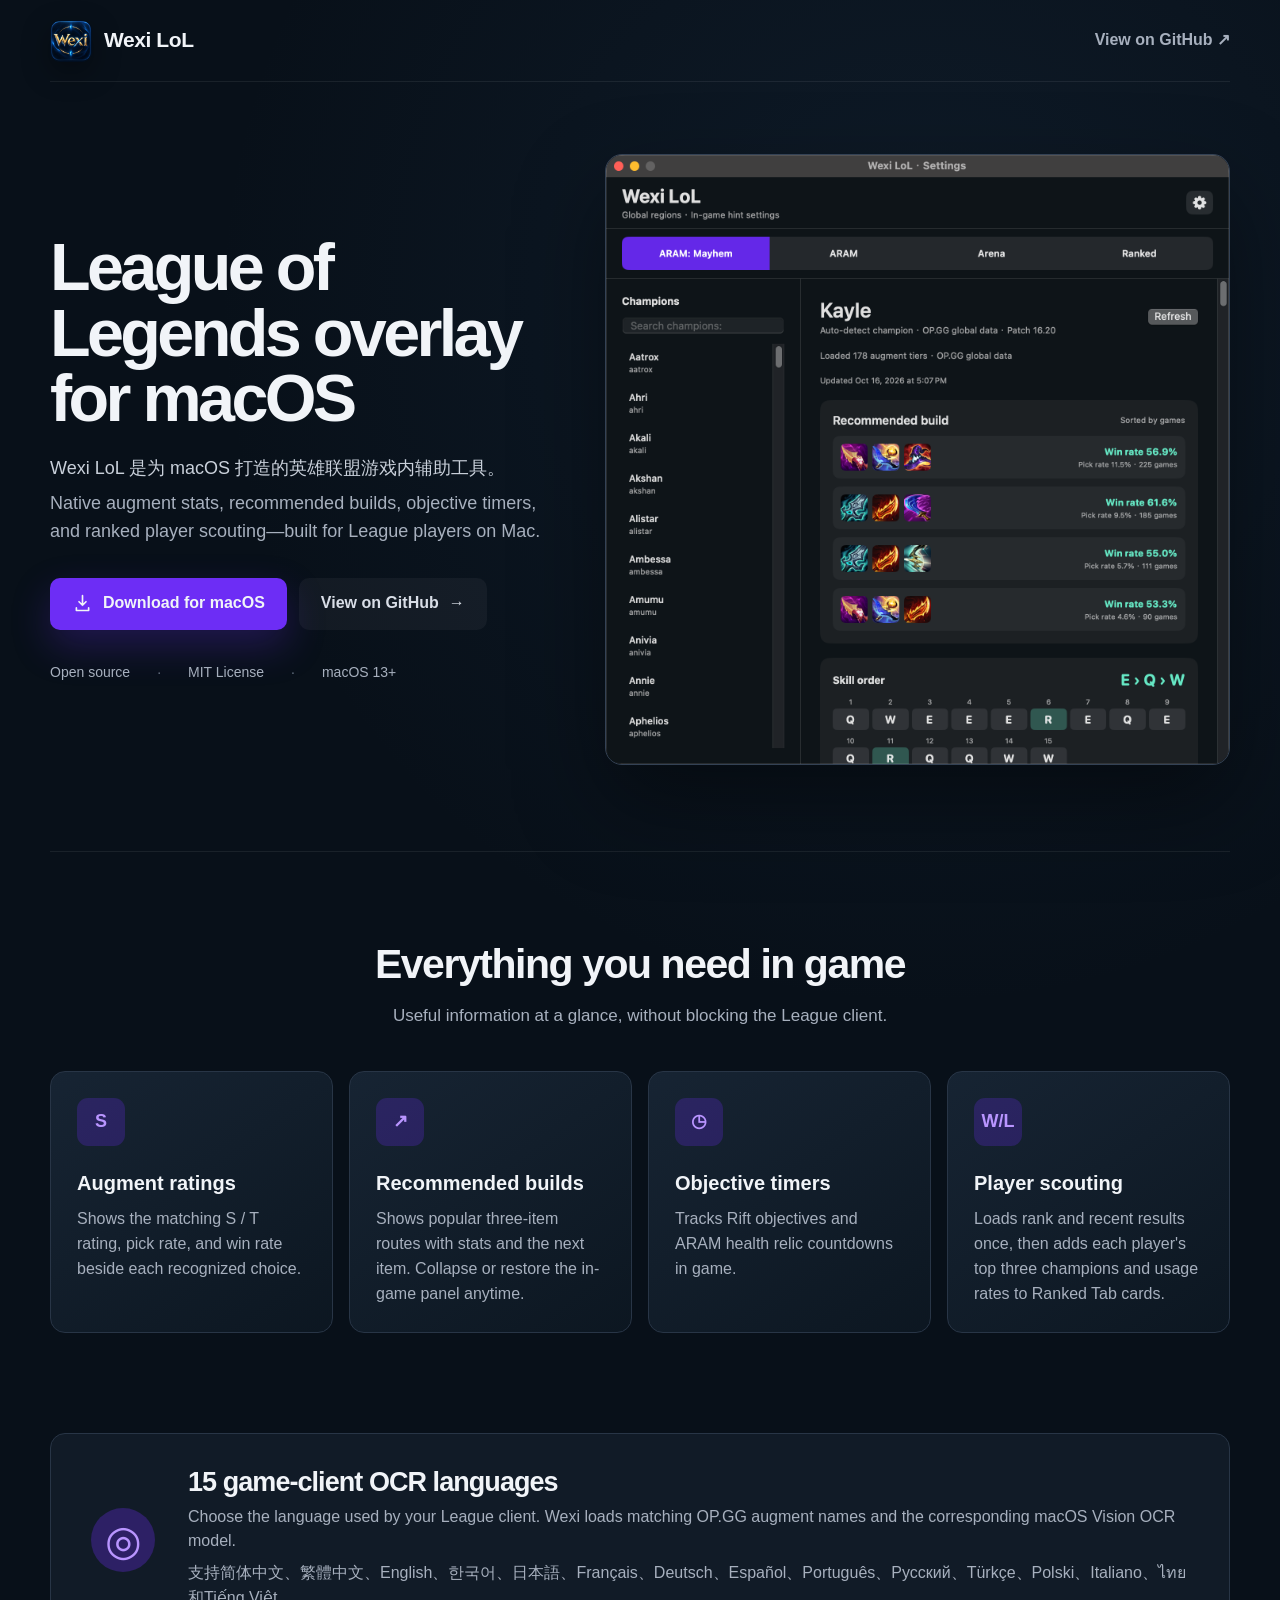
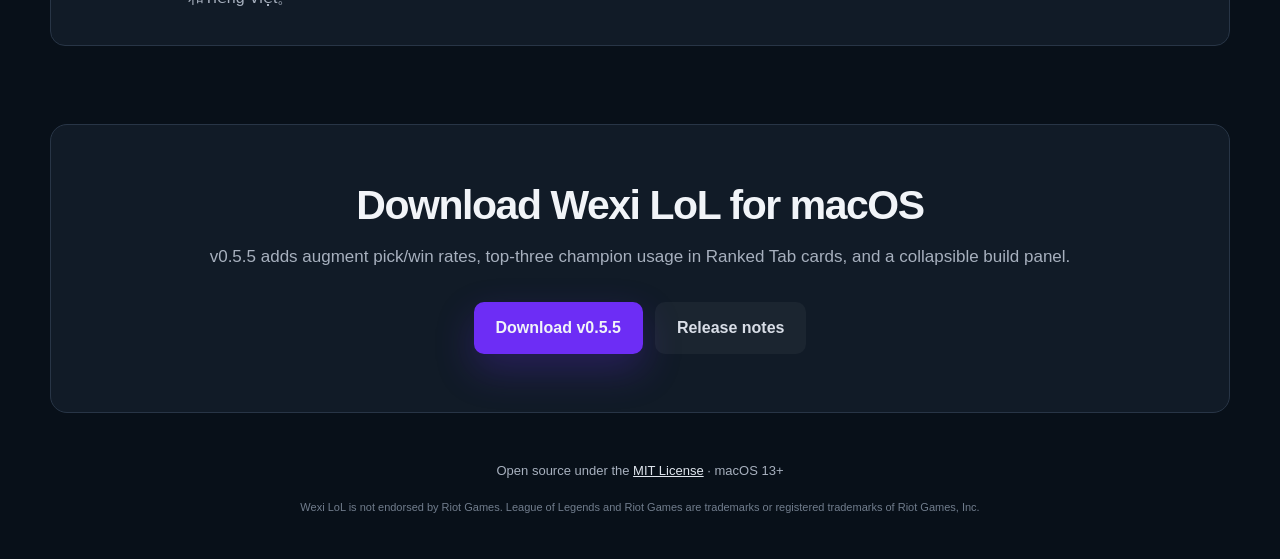
==== docs/index.html @ f067b9bb "feat: expand ranked and augment overlays" ====
<!doctype html>
<html lang="en">
<head>
  <meta charset="utf-8">
  <meta name="viewport" content="width=device-width, initial-scale=1">
  <title>Wexi LoL – League of Legends Overlay for macOS</title>
  <meta name="description" content="Wexi LoL is a free, open-source League of Legends overlay for macOS with augment pick and win rates, collapsible build recommendations, objective timers, ranked player champion usage, and multilingual OCR.">
  <meta name="keywords" content="League of Legends overlay Mac, LoL overlay macOS, ARAM augment tier list, Arena augment ratings, OP.GG builds, macOS League companion, Wexi LoL">
  <meta name="theme-color" content="#0a111a">
  <link rel="canonical" href="https://loeraw.github.io/Wexi-LoL/">
  <link rel="icon" href="images/wexi-icon.png">
  <link rel="stylesheet" href="styles.css">
  <meta property="og:type" content="website">
  <meta property="og:title" content="Wexi LoL – League of Legends Overlay for macOS">
  <meta property="og:description" content="A free native macOS companion overlay with augment stats, collapsible builds, timers, and ranked player scouting.">
  <meta property="og:url" content="https://loeraw.github.io/Wexi-LoL/">
  <meta property="og:image" content="https://loeraw.github.io/Wexi-LoL/images/wexi-modes-0.5.0.png">
  <meta name="twitter:card" content="summary_large_image">
  <script type="application/ld+json">
  {
    "@context": "https://schema.org",
    "@type": "SoftwareApplication",
    "name": "Wexi LoL",
    "applicationCategory": "GameApplication",
    "operatingSystem": "macOS 13 or later",
    "softwareVersion": "0.5.5",
    "description": "A free open-source League of Legends companion overlay for macOS with augment pick and win rates, collapsible builds, objective timers, ranked player champion usage, and multilingual OCR.",
    "downloadUrl": "https://github.com/Loeraw/Wexi-LoL/releases/download/v0.5.5/Wexi.LoL-0.5.5.dmg",
    "codeRepository": "https://github.com/Loeraw/Wexi-LoL",
    "license": "https://github.com/Loeraw/Wexi-LoL/blob/main/LICENSE",
    "image": "https://loeraw.github.io/Wexi-LoL/images/wexi-modes-0.5.0.png",
    "offers": { "@type": "Offer", "price": "0", "priceCurrency": "USD" }
  }
  </script>
</head>
<body>
  <header class="site-header">
    <a class="brand" href="#top" aria-label="Wexi LoL home">
      <img src="images/wexi-icon.png" alt="" width="42" height="42">
      <span>Wexi LoL</span>
    </a>
    <a class="header-link" href="https://github.com/Loeraw/Wexi-LoL">View on GitHub <span aria-hidden="true">↗</span></a>
  </header>

  <main id="top">
    <section class="hero" aria-labelledby="hero-title">
      <div class="hero-copy">
        <h1 id="hero-title">League of Legends overlay for macOS</h1>
        <p class="hero-cn" lang="zh-Hans">Wexi LoL 是为 macOS 打造的英雄联盟游戏内辅助工具。</p>
        <p>Native augment stats, recommended builds, objective timers, and ranked player scouting—built for League players on Mac.</p>
        <div class="actions">
          <a class="button primary" href="https://github.com/Loeraw/Wexi-LoL/releases/download/v0.5.5/Wexi.LoL-0.5.5.dmg">
            <svg viewBox="0 0 24 24" aria-hidden="true"><path d="M12 3v11m0 0 4-4m-4 4-4-4M5 17v3h14v-3"/></svg>
            Download for macOS
          </a>
          <a class="button secondary" href="https://github.com/Loeraw/Wexi-LoL">View on GitHub <span aria-hidden="true">→</span></a>
        </div>
        <ul class="proof" aria-label="Project details">
          <li>Open source</li><li>MIT License</li><li>macOS 13+</li>
        </ul>
      </div>
      <figure class="product-shot">
        <img src="images/wexi-modes-0.5.0.png" alt="Wexi LoL showing ARAM, Arena and Ranked guides with recommended item builds and win rates" width="1572" height="1536">
      </figure>
    </section>

    <section class="features" aria-labelledby="features-title">
      <div class="section-heading">
        <h2 id="features-title">Everything you need in game</h2>
        <p>Useful information at a glance, without blocking the League client.</p>
      </div>
      <div class="feature-grid">
        <article><span class="feature-icon">S</span><h3>Augment ratings</h3><p>Shows the matching S / T rating, pick rate, and win rate beside each recognized choice.</p></article>
        <article><span class="feature-icon">↗</span><h3>Recommended builds</h3><p>Shows popular three-item routes with stats and the next item. Collapse or restore the in-game panel anytime.</p></article>
        <article><span class="feature-icon">◷</span><h3>Objective timers</h3><p>Tracks Rift objectives and ARAM health relic countdowns in game.</p></article>
        <article><span class="feature-icon">W/L</span><h3>Player scouting</h3><p>Loads rank and recent results once, then adds each player's top three champions and usage rates to Ranked Tab cards.</p></article>
      </div>
    </section>

    <section class="languages" aria-labelledby="languages-title">
      <div class="globe" aria-hidden="true">◎</div>
      <div>
        <h2 id="languages-title">15 game-client OCR languages</h2>
        <p>Choose the language used by your League client. Wexi loads matching OP.GG augment names and the corresponding macOS Vision OCR model.</p>
        <p lang="zh-Hans">支持简体中文、繁體中文、English、한국어、日本語、Français、Deutsch、Español、Português、Русский、Türkçe、Polski、Italiano、ไทย和Tiếng Việt。</p>
      </div>
    </section>

    <section class="download" aria-labelledby="download-title">
      <h2 id="download-title">Download Wexi LoL for macOS</h2>
      <p>v0.5.5 adds augment pick/win rates, top-three champion usage in Ranked Tab cards, and a collapsible build panel.</p>
      <div class="actions centered">
        <a class="button primary" href="https://github.com/Loeraw/Wexi-LoL/releases/download/v0.5.5/Wexi.LoL-0.5.5.dmg">Download v0.5.5</a>
        <a class="button secondary" href="https://github.com/Loeraw/Wexi-LoL/releases/latest">Release notes</a>
      </div>
    </section>
  </main>

  <footer>
    <p>Open source under the <a href="https://github.com/Loeraw/Wexi-LoL/blob/main/LICENSE">MIT License</a> · macOS 13+</p>
    <p class="disclaimer">Wexi LoL is not endorsed by Riot Games. League of Legends and Riot Games are trademarks or registered trademarks of Riot Games, Inc.</p>
  </footer>
</body>
</html>
---- docs/styles.css ----
:root {
  color-scheme: dark;
  --bg: #081019;
  --bg-deep: #050b12;
  --surface: #111b27;
  --surface-2: #162231;
  --line: #283546;
  --text: #f1f4f8;
  --muted: #a7b0be;
  --purple: #6d2df5;
  --purple-bright: #7c3cff;
  --mint: #68e7c7;
  --max: 1180px;
}

* { box-sizing: border-box; }
html { scroll-behavior: smooth; }
body {
  margin: 0;
  background: radial-gradient(circle at 72% 14%, rgba(45, 78, 112, .18), transparent 34%), var(--bg);
  color: var(--text);
  font-family: -apple-system, BlinkMacSystemFont, "SF Pro Display", "Segoe UI", sans-serif;
  line-height: 1.55;
  -webkit-font-smoothing: antialiased;
}
a { color: inherit; }
.site-header {
  width: min(var(--max), calc(100% - 48px));
  height: 82px;
  margin: 0 auto;
  display: flex;
  align-items: center;
  justify-content: space-between;
  border-bottom: 1px solid rgba(255,255,255,.07);
}
.brand { display: inline-flex; align-items: center; gap: 12px; text-decoration: none; font-size: 21px; font-weight: 760; letter-spacing: -.02em; }
.brand img { border-radius: 10px; box-shadow: 0 10px 28px rgba(0,0,0,.35); }
.header-link { color: var(--muted); text-decoration: none; font-weight: 620; }
.header-link:hover { color: var(--text); }
main { width: min(var(--max), calc(100% - 48px)); margin: 0 auto; }
.hero { min-height: 650px; display: grid; grid-template-columns: .88fr 1.12fr; gap: 64px; align-items: center; padding: 72px 0 86px; }
.hero h1 { margin: 0 0 24px; max-width: 600px; font-size: clamp(48px, 5.2vw, 74px); line-height: .98; letter-spacing: -.055em; }
.hero p { max-width: 600px; margin: 7px 0; color: var(--muted); font-size: 18px; }
.hero .hero-cn { color: #c9d0da; }
.actions { display: flex; align-items: center; gap: 12px; margin-top: 32px; flex-wrap: wrap; }
.button { min-height: 52px; display: inline-flex; align-items: center; justify-content: center; gap: 10px; padding: 0 22px; border-radius: 10px; text-decoration: none; font-weight: 720; transition: transform .18s ease, background .18s ease; }
.button:hover { transform: translateY(-2px); }
.button svg { width: 21px; fill: none; stroke: currentColor; stroke-width: 1.9; stroke-linecap: round; stroke-linejoin: round; }
.primary { background: var(--purple); box-shadow: 0 16px 38px rgba(109,45,245,.25); }
.primary:hover { background: var(--purple-bright); }
.secondary { color: #d9dee7; background: rgba(255,255,255,.045); }
.secondary:hover { background: rgba(255,255,255,.085); }
.proof { display: flex; gap: 27px; padding: 0; margin: 32px 0 0; list-style: none; color: var(--muted); font-size: 14px; }
.proof li:not(:first-child)::before { content: "·"; margin-right: 27px; color: #667282; }
.product-shot { margin: 0; overflow: hidden; border: 1px solid #344255; border-radius: 17px; background: #0c141e; box-shadow: 0 38px 90px rgba(0,0,0,.42); }
.product-shot img { width: 100%; height: auto; display: block; }
.features { padding: 90px 0; border-top: 1px solid rgba(255,255,255,.07); }
.section-heading { text-align: center; margin-bottom: 42px; }
h2 { margin: 0; font-size: clamp(31px, 3.2vw, 46px); letter-spacing: -.035em; line-height: 1.08; }
.section-heading p, .download > p { color: var(--muted); font-size: 17px; }
.feature-grid { display: grid; grid-template-columns: repeat(4, 1fr); gap: 16px; }
.feature-grid article { padding: 26px; min-height: 245px; border: 1px solid var(--line); border-radius: 15px; background: linear-gradient(145deg, rgba(24,37,53,.94), rgba(13,23,34,.94)); }
.feature-icon { width: 48px; height: 48px; display: grid; place-items: center; border-radius: 11px; background: rgba(109,45,245,.24); color: #b995ff; font-size: 18px; font-weight: 830; }
.feature-grid h3 { margin: 22px 0 8px; font-size: 20px; }
.feature-grid p { margin: 0; color: var(--muted); }
.languages { margin: 10px 0 78px; padding: 34px 40px; display: grid; grid-template-columns: 72px 1fr; gap: 25px; align-items: center; border: 1px solid var(--line); border-radius: 15px; background: var(--surface); }
.languages .globe { width: 64px; height: 64px; display: grid; place-items: center; border-radius: 50%; background: rgba(109,45,245,.3); color: #b995ff; font-size: 42px; font-weight: 250; }
.languages h2 { font-size: 27px; }
.languages p { margin: 7px 0 0; color: var(--muted); }
.download { margin-bottom: 48px; padding: 58px 24px; text-align: center; border: 1px solid var(--line); border-radius: 17px; background: var(--surface); }
.centered { justify-content: center; }
footer { width: min(var(--max), calc(100% - 48px)); margin: 0 auto; padding: 0 0 42px; text-align: center; color: var(--muted); font-size: 13px; }
footer a { color: #dfe5ed; }
.disclaimer { max-width: 780px; margin: 18px auto 0; font-size: 11px; color: #717d8d; }

@media (max-width: 900px) {
  .hero { grid-template-columns: 1fr; gap: 44px; padding-top: 54px; }
  .hero-copy { text-align: center; }
  .hero h1, .hero p { margin-left: auto; margin-right: auto; }
  .actions, .proof { justify-content: center; }
  .feature-grid { grid-template-columns: repeat(2, 1fr); }
}
@media (max-width: 620px) {
  .site-header, main, footer { width: min(100% - 28px, var(--max)); }
  .site-header { height: 68px; }
  .brand { font-size: 18px; }
  .brand img { width: 36px; height: 36px; }
  .header-link { font-size: 13px; }
  .hero { min-height: auto; padding: 46px 0 64px; }
  .hero h1 { font-size: 44px; }
  .hero p { font-size: 16px; }
  .button { width: 100%; }
  .proof { gap: 10px; font-size: 12px; }
  .proof li:not(:first-child)::before { margin-right: 10px; }
  .feature-grid { grid-template-columns: 1fr; }
  .feature-grid article { min-height: 0; }
  .languages { grid-template-columns: 1fr; padding: 28px; }
  .languages .globe { width: 54px; height: 54px; font-size: 34px; }
  .download { padding: 44px 18px; }
}

@media (prefers-reduced-motion: reduce) {
  html { scroll-behavior: auto; }
  .button { transition: none; }
}
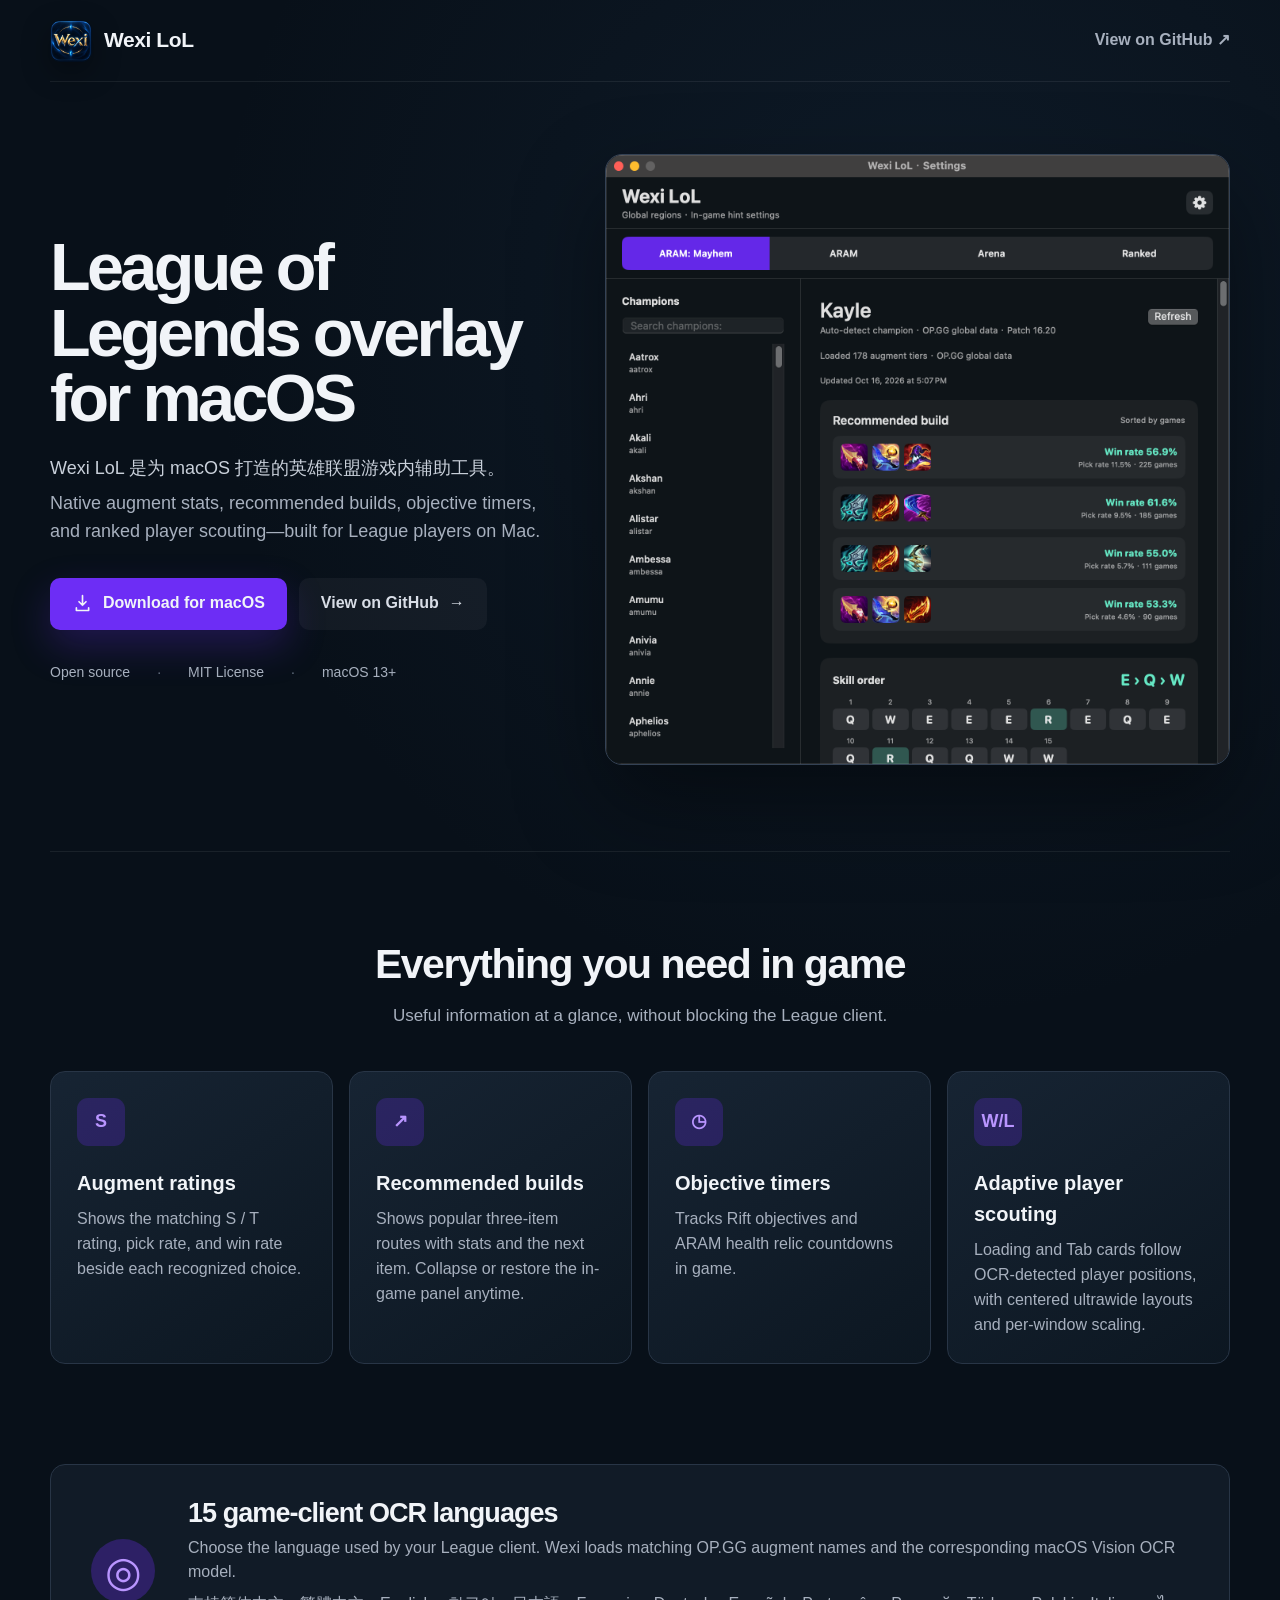
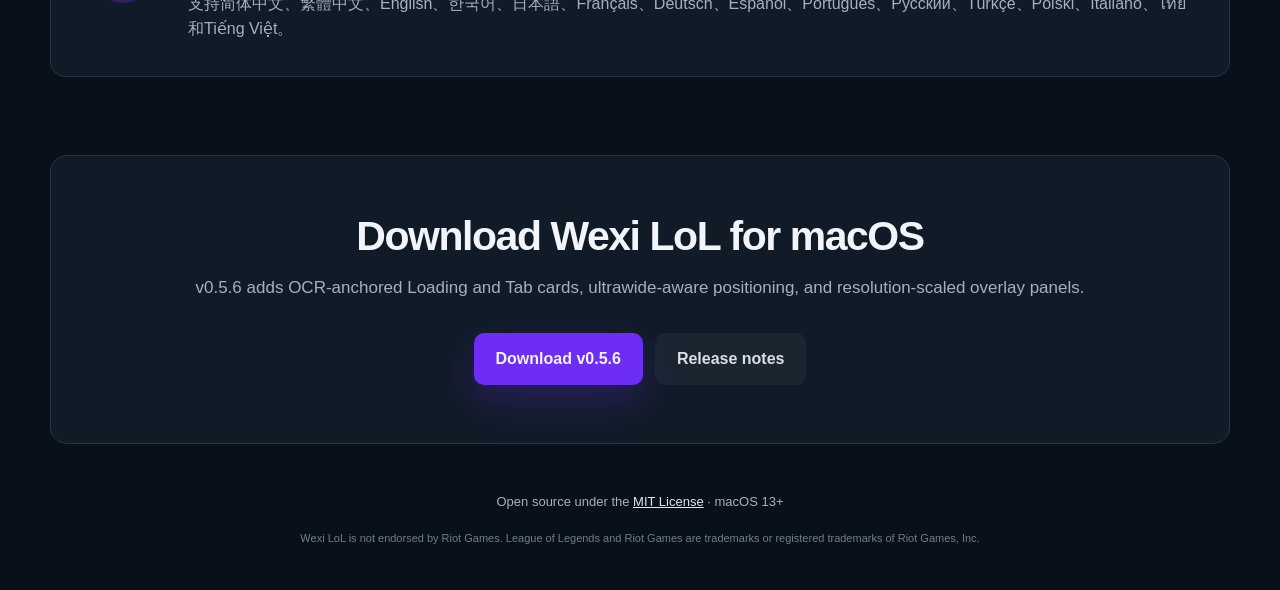
==== commit bcffa528: "release: publish Wexi LoL 0.5.6" ====
--- a/docs/index.html
+++ b/docs/index.html
@@ -4,7 +4,7 @@
   <meta charset="utf-8">
   <meta name="viewport" content="width=device-width, initial-scale=1">
   <title>Wexi LoL – League of Legends Overlay for macOS</title>
-  <meta name="description" content="Wexi LoL is a free, open-source League of Legends overlay for macOS with augment pick and win rates, collapsible build recommendations, objective timers, ranked player champion usage, and multilingual OCR.">
+  <meta name="description" content="Wexi LoL is a free, open-source League of Legends overlay for macOS with adaptive positioning, augment stats, recommended builds, objective timers, ranked player scouting, and multilingual OCR.">
   <meta name="keywords" content="League of Legends overlay Mac, LoL overlay macOS, ARAM augment tier list, Arena augment ratings, OP.GG builds, macOS League companion, Wexi LoL">
   <meta name="theme-color" content="#0a111a">
   <link rel="canonical" href="https://loeraw.github.io/Wexi-LoL/">
@@ -23,9 +23,9 @@
     "name": "Wexi LoL",
     "applicationCategory": "GameApplication",
     "operatingSystem": "macOS 13 or later",
-    "softwareVersion": "0.5.5",
-    "description": "A free open-source League of Legends companion overlay for macOS with augment pick and win rates, collapsible builds, objective timers, ranked player champion usage, and multilingual OCR.",
-    "downloadUrl": "https://github.com/Loeraw/Wexi-LoL/releases/download/v0.5.5/Wexi.LoL-0.5.5.dmg",
+    "softwareVersion": "0.5.6",
+    "description": "A free open-source League of Legends companion overlay for macOS with adaptive positioning, augment stats, recommended builds, objective timers, ranked player scouting, and multilingual OCR.",
+    "downloadUrl": "https://github.com/Loeraw/Wexi-LoL/releases/download/v0.5.6/Wexi.LoL-0.5.6.dmg",
     "codeRepository": "https://github.com/Loeraw/Wexi-LoL",
     "license": "https://github.com/Loeraw/Wexi-LoL/blob/main/LICENSE",
     "image": "https://loeraw.github.io/Wexi-LoL/images/wexi-modes-0.5.0.png",
@@ -49,7 +49,7 @@
         <p class="hero-cn" lang="zh-Hans">Wexi LoL 是为 macOS 打造的英雄联盟游戏内辅助工具。</p>
         <p>Native augment stats, recommended builds, objective timers, and ranked player scouting—built for League players on Mac.</p>
         <div class="actions">
-          <a class="button primary" href="https://github.com/Loeraw/Wexi-LoL/releases/download/v0.5.5/Wexi.LoL-0.5.5.dmg">
+          <a class="button primary" href="https://github.com/Loeraw/Wexi-LoL/releases/download/v0.5.6/Wexi.LoL-0.5.6.dmg">
             <svg viewBox="0 0 24 24" aria-hidden="true"><path d="M12 3v11m0 0 4-4m-4 4-4-4M5 17v3h14v-3"/></svg>
             Download for macOS
           </a>
@@ -73,7 +73,7 @@
         <article><span class="feature-icon">S</span><h3>Augment ratings</h3><p>Shows the matching S / T rating, pick rate, and win rate beside each recognized choice.</p></article>
         <article><span class="feature-icon">↗</span><h3>Recommended builds</h3><p>Shows popular three-item routes with stats and the next item. Collapse or restore the in-game panel anytime.</p></article>
         <article><span class="feature-icon">◷</span><h3>Objective timers</h3><p>Tracks Rift objectives and ARAM health relic countdowns in game.</p></article>
-        <article><span class="feature-icon">W/L</span><h3>Player scouting</h3><p>Loads rank and recent results once, then adds each player's top three champions and usage rates to Ranked Tab cards.</p></article>
+        <article><span class="feature-icon">W/L</span><h3>Adaptive player scouting</h3><p>Loading and Tab cards follow OCR-detected player positions, with centered ultrawide layouts and per-window scaling.</p></article>
       </div>
     </section>
 
@@ -88,9 +88,9 @@
 
     <section class="download" aria-labelledby="download-title">
       <h2 id="download-title">Download Wexi LoL for macOS</h2>
-      <p>v0.5.5 adds augment pick/win rates, top-three champion usage in Ranked Tab cards, and a collapsible build panel.</p>
+      <p>v0.5.6 adds OCR-anchored Loading and Tab cards, ultrawide-aware positioning, and resolution-scaled overlay panels.</p>
       <div class="actions centered">
-        <a class="button primary" href="https://github.com/Loeraw/Wexi-LoL/releases/download/v0.5.5/Wexi.LoL-0.5.5.dmg">Download v0.5.5</a>
+        <a class="button primary" href="https://github.com/Loeraw/Wexi-LoL/releases/download/v0.5.6/Wexi.LoL-0.5.6.dmg">Download v0.5.6</a>
         <a class="button secondary" href="https://github.com/Loeraw/Wexi-LoL/releases/latest">Release notes</a>
       </div>
     </section>
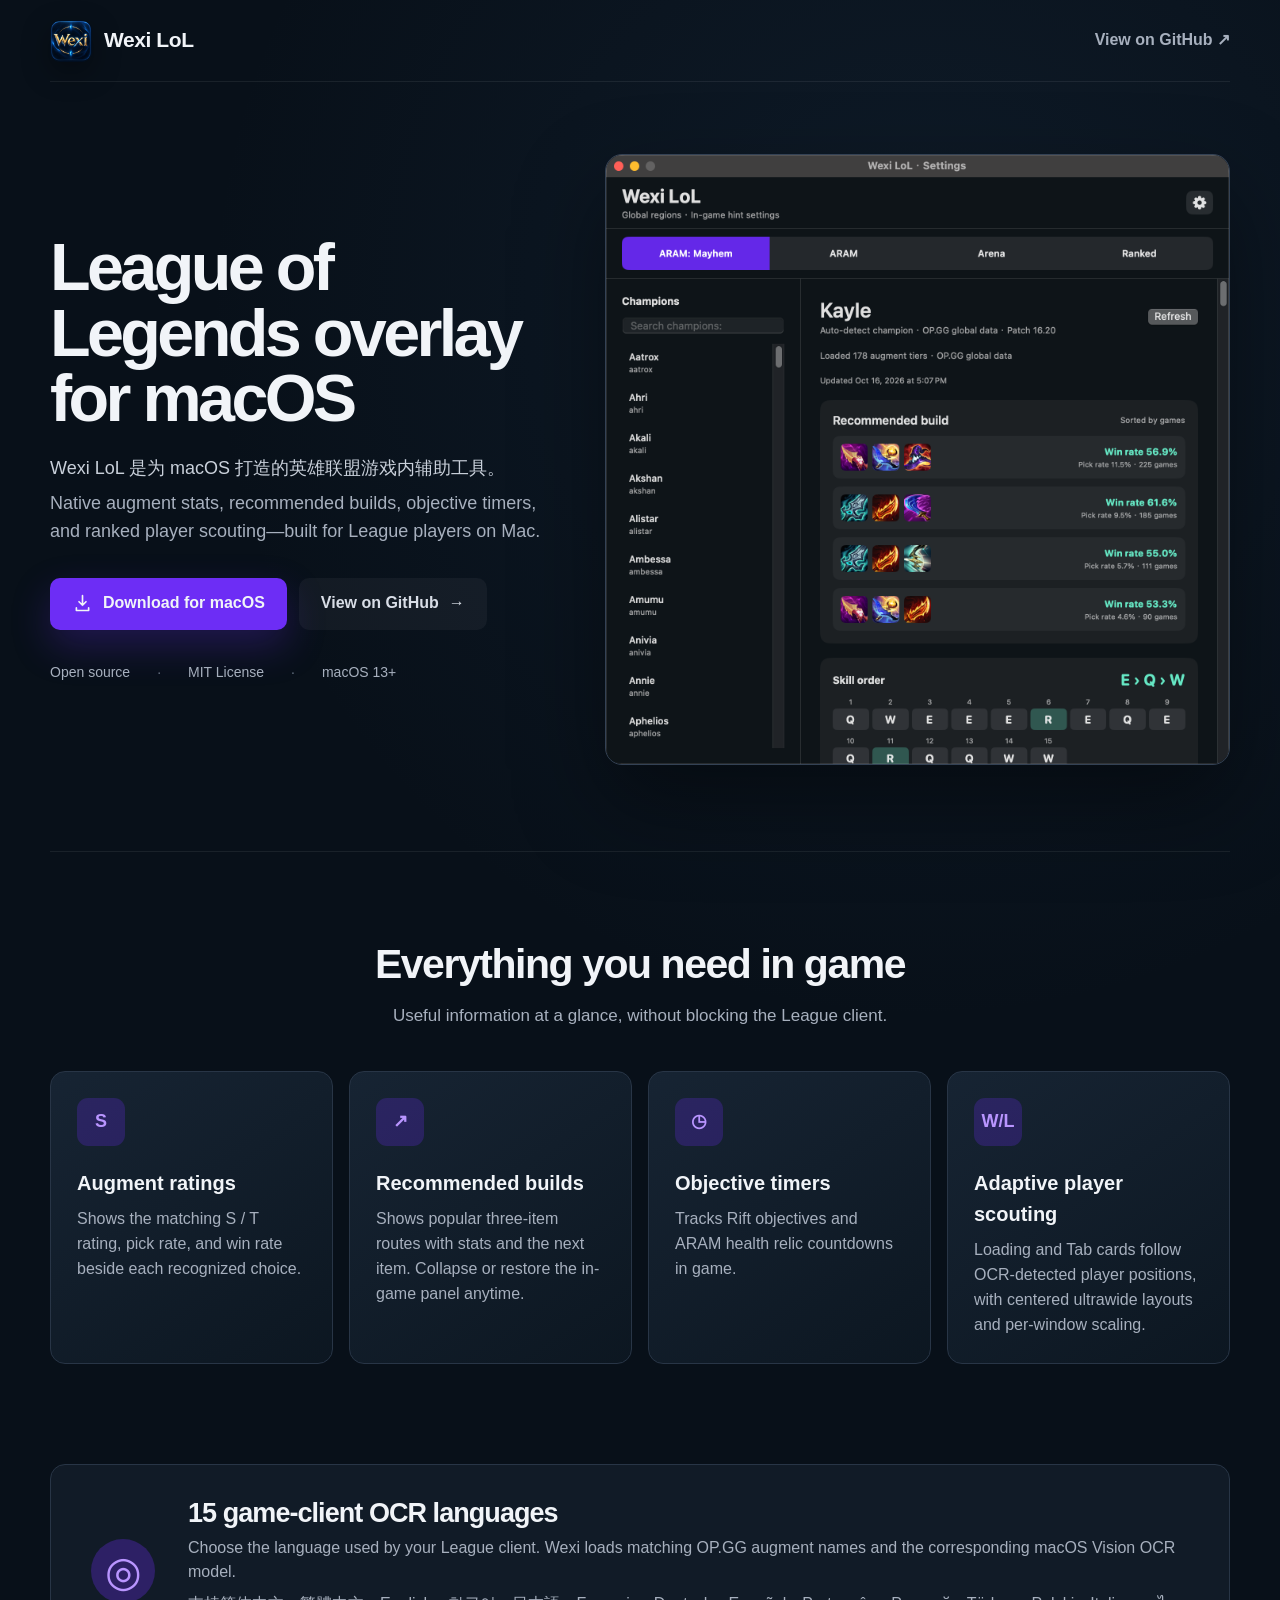
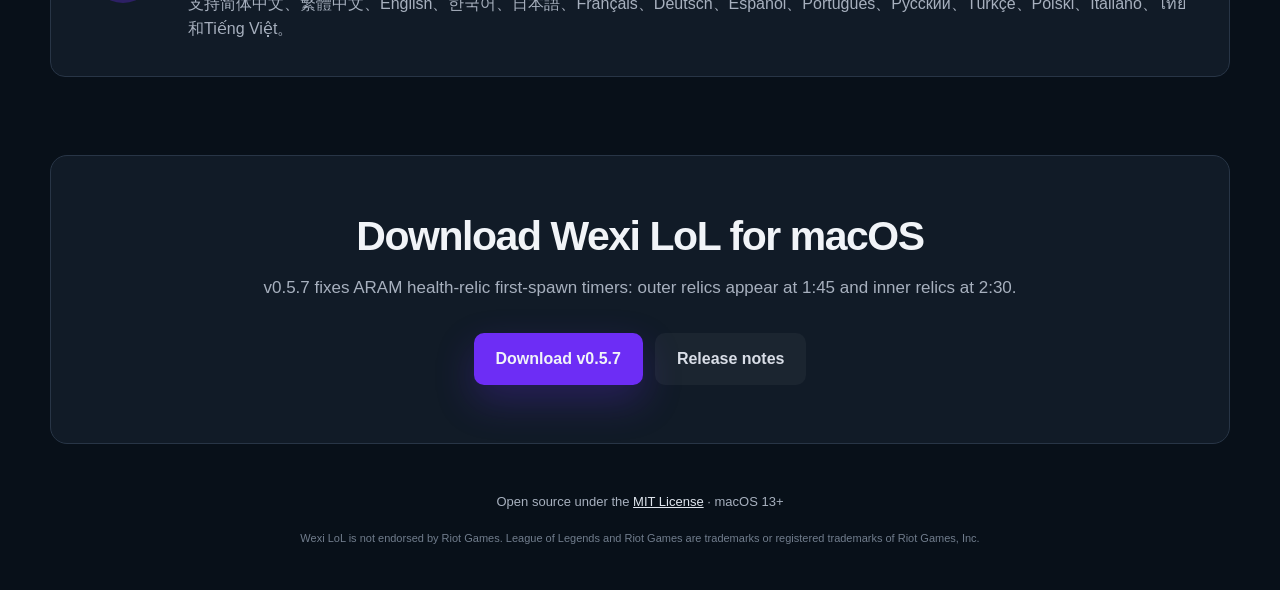
==== commit 3fc8e86a: "release: publish Wexi LoL 0.5.7" ====
--- a/docs/index.html
+++ b/docs/index.html
@@ -23,9 +23,9 @@
     "name": "Wexi LoL",
     "applicationCategory": "GameApplication",
     "operatingSystem": "macOS 13 or later",
-    "softwareVersion": "0.5.6",
+    "softwareVersion": "0.5.7",
     "description": "A free open-source League of Legends companion overlay for macOS with adaptive positioning, augment stats, recommended builds, objective timers, ranked player scouting, and multilingual OCR.",
-    "downloadUrl": "https://github.com/Loeraw/Wexi-LoL/releases/download/v0.5.6/Wexi.LoL-0.5.6.dmg",
+    "downloadUrl": "https://github.com/Loeraw/Wexi-LoL/releases/download/v0.5.7/Wexi.LoL-0.5.7.dmg",
     "codeRepository": "https://github.com/Loeraw/Wexi-LoL",
     "license": "https://github.com/Loeraw/Wexi-LoL/blob/main/LICENSE",
     "image": "https://loeraw.github.io/Wexi-LoL/images/wexi-modes-0.5.0.png",
@@ -49,7 +49,7 @@
         <p class="hero-cn" lang="zh-Hans">Wexi LoL 是为 macOS 打造的英雄联盟游戏内辅助工具。</p>
         <p>Native augment stats, recommended builds, objective timers, and ranked player scouting—built for League players on Mac.</p>
         <div class="actions">
-          <a class="button primary" href="https://github.com/Loeraw/Wexi-LoL/releases/download/v0.5.6/Wexi.LoL-0.5.6.dmg">
+          <a class="button primary" href="https://github.com/Loeraw/Wexi-LoL/releases/download/v0.5.7/Wexi.LoL-0.5.7.dmg">
             <svg viewBox="0 0 24 24" aria-hidden="true"><path d="M12 3v11m0 0 4-4m-4 4-4-4M5 17v3h14v-3"/></svg>
             Download for macOS
           </a>
@@ -88,9 +88,9 @@
 
     <section class="download" aria-labelledby="download-title">
       <h2 id="download-title">Download Wexi LoL for macOS</h2>
-      <p>v0.5.6 adds OCR-anchored Loading and Tab cards, ultrawide-aware positioning, and resolution-scaled overlay panels.</p>
+      <p>v0.5.7 fixes ARAM health-relic first-spawn timers: outer relics appear at 1:45 and inner relics at 2:30.</p>
       <div class="actions centered">
-        <a class="button primary" href="https://github.com/Loeraw/Wexi-LoL/releases/download/v0.5.6/Wexi.LoL-0.5.6.dmg">Download v0.5.6</a>
+        <a class="button primary" href="https://github.com/Loeraw/Wexi-LoL/releases/download/v0.5.7/Wexi.LoL-0.5.7.dmg">Download v0.5.7</a>
         <a class="button secondary" href="https://github.com/Loeraw/Wexi-LoL/releases/latest">Release notes</a>
       </div>
     </section>
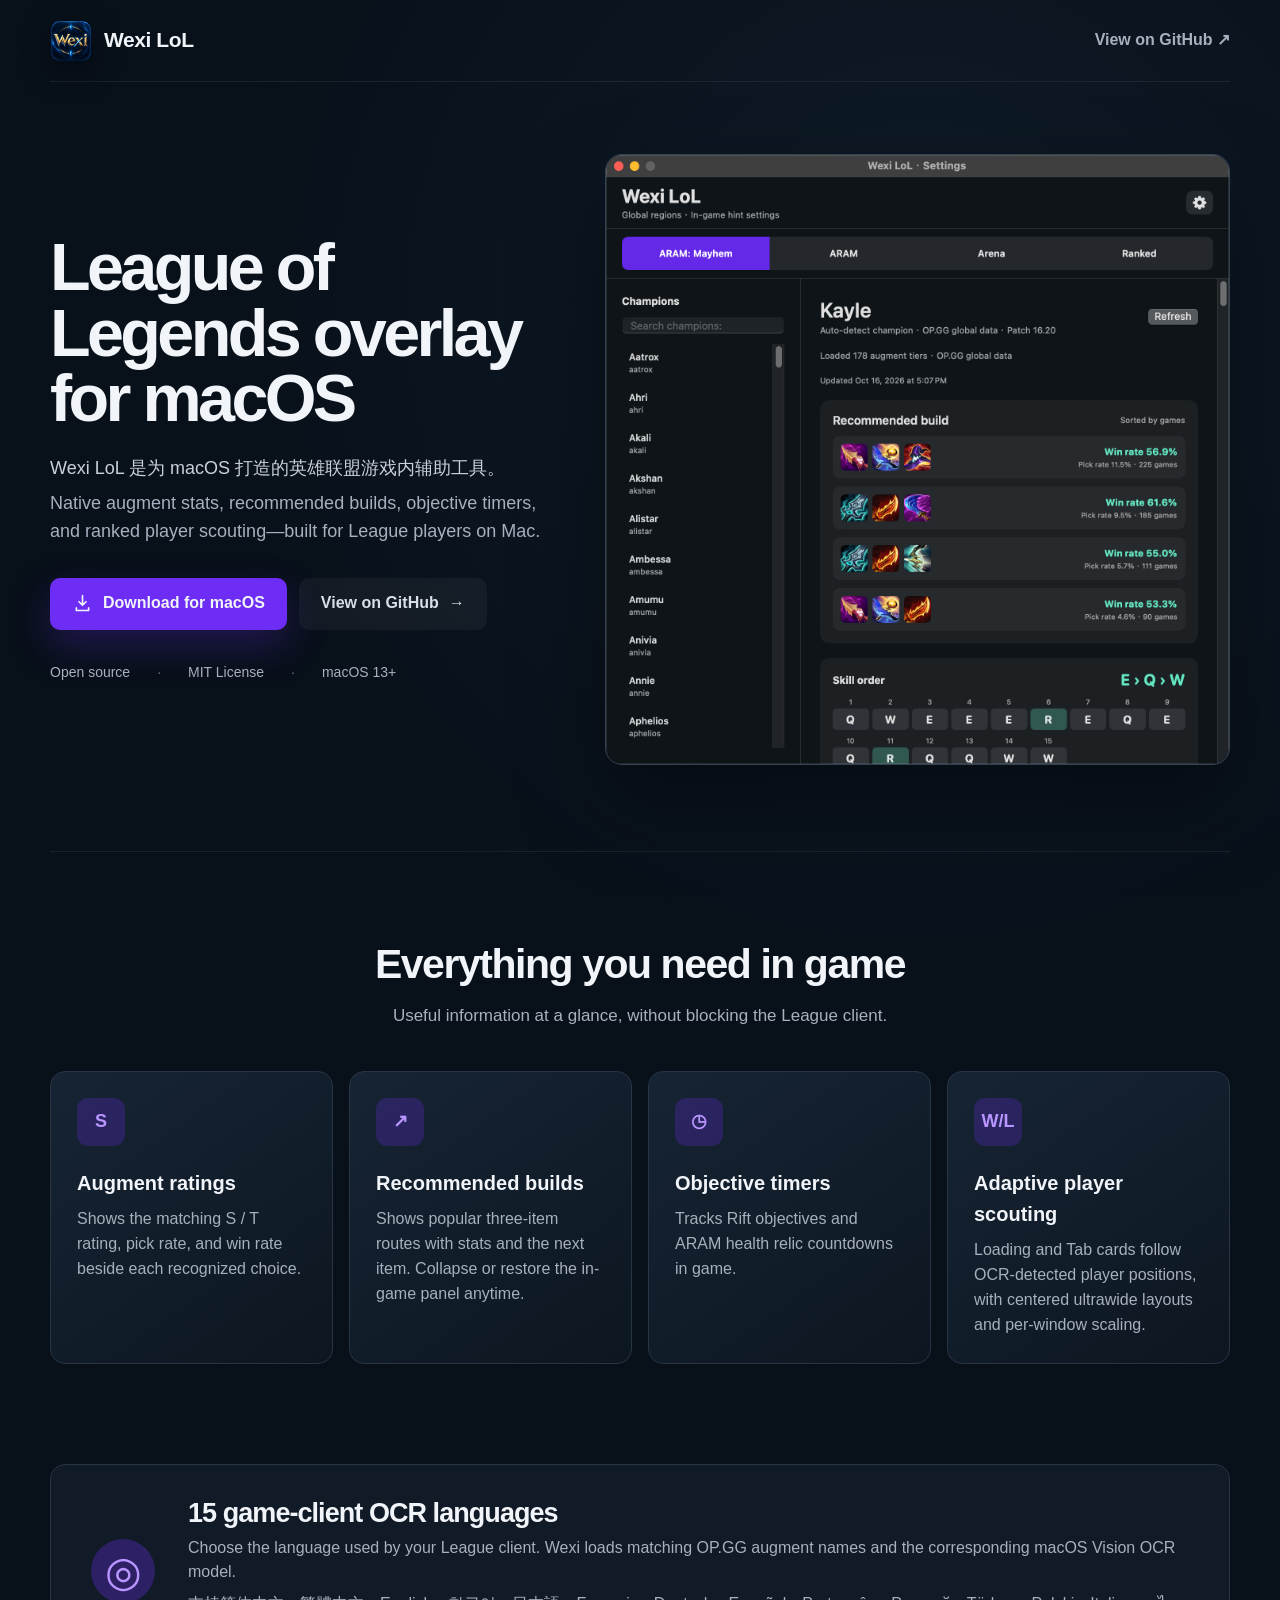
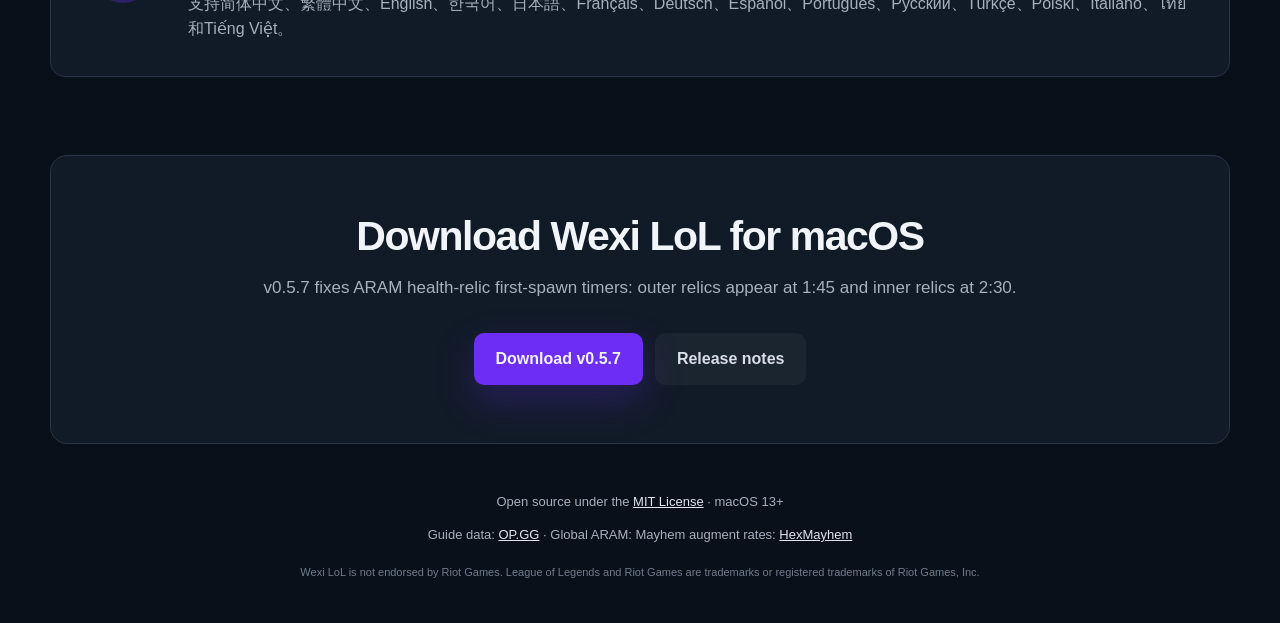
==== commit d761f267: "fix: show ARAM Mayhem augment rates" ====
--- a/docs/index.html
+++ b/docs/index.html
@@ -98,6 +98,7 @@
 
   <footer>
     <p>Open source under the <a href="https://github.com/Loeraw/Wexi-LoL/blob/main/LICENSE">MIT License</a> · macOS 13+</p>
+    <p class="data-credit">Guide data: <a href="https://op.gg/">OP.GG</a> · Global ARAM: Mayhem augment rates: <a href="https://hexmayhem.com/augments">HexMayhem</a></p>
     <p class="disclaimer">Wexi LoL is not endorsed by Riot Games. League of Legends and Riot Games are trademarks or registered trademarks of Riot Games, Inc.</p>
   </footer>
 </body>
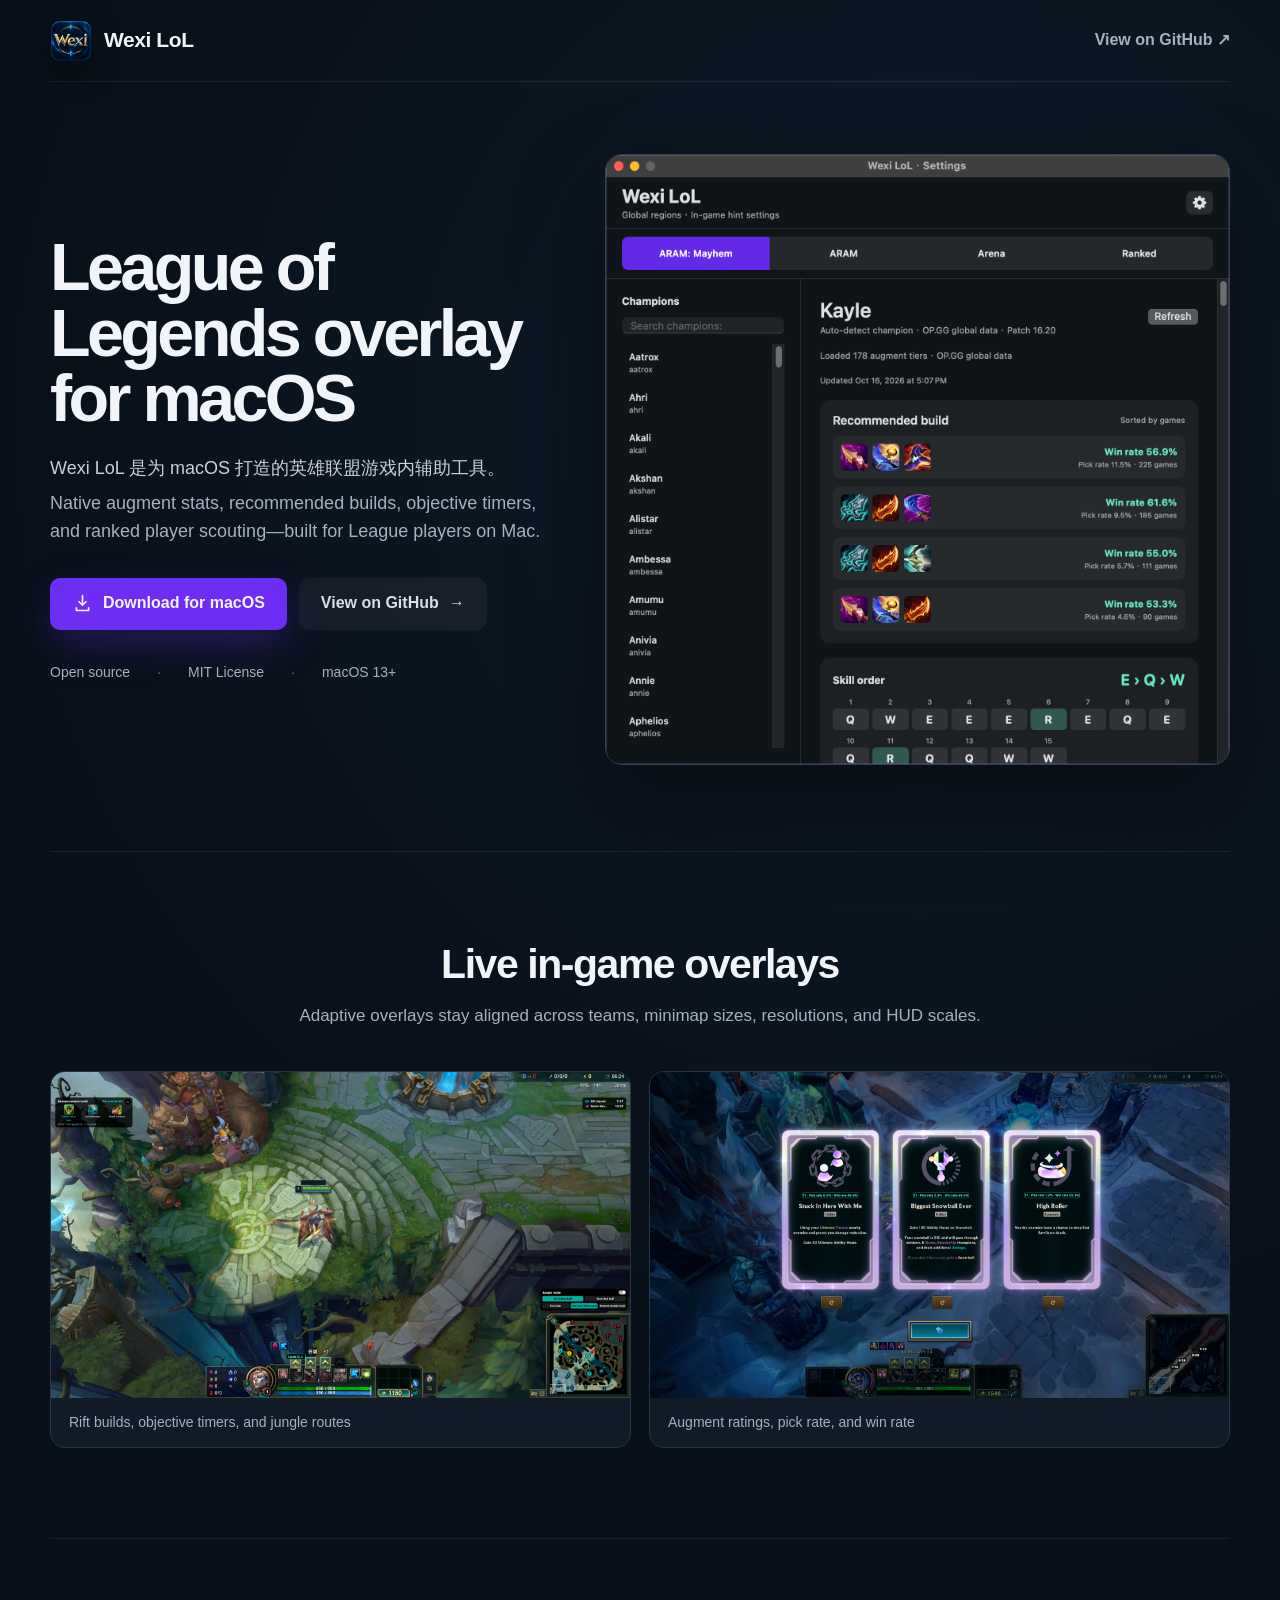
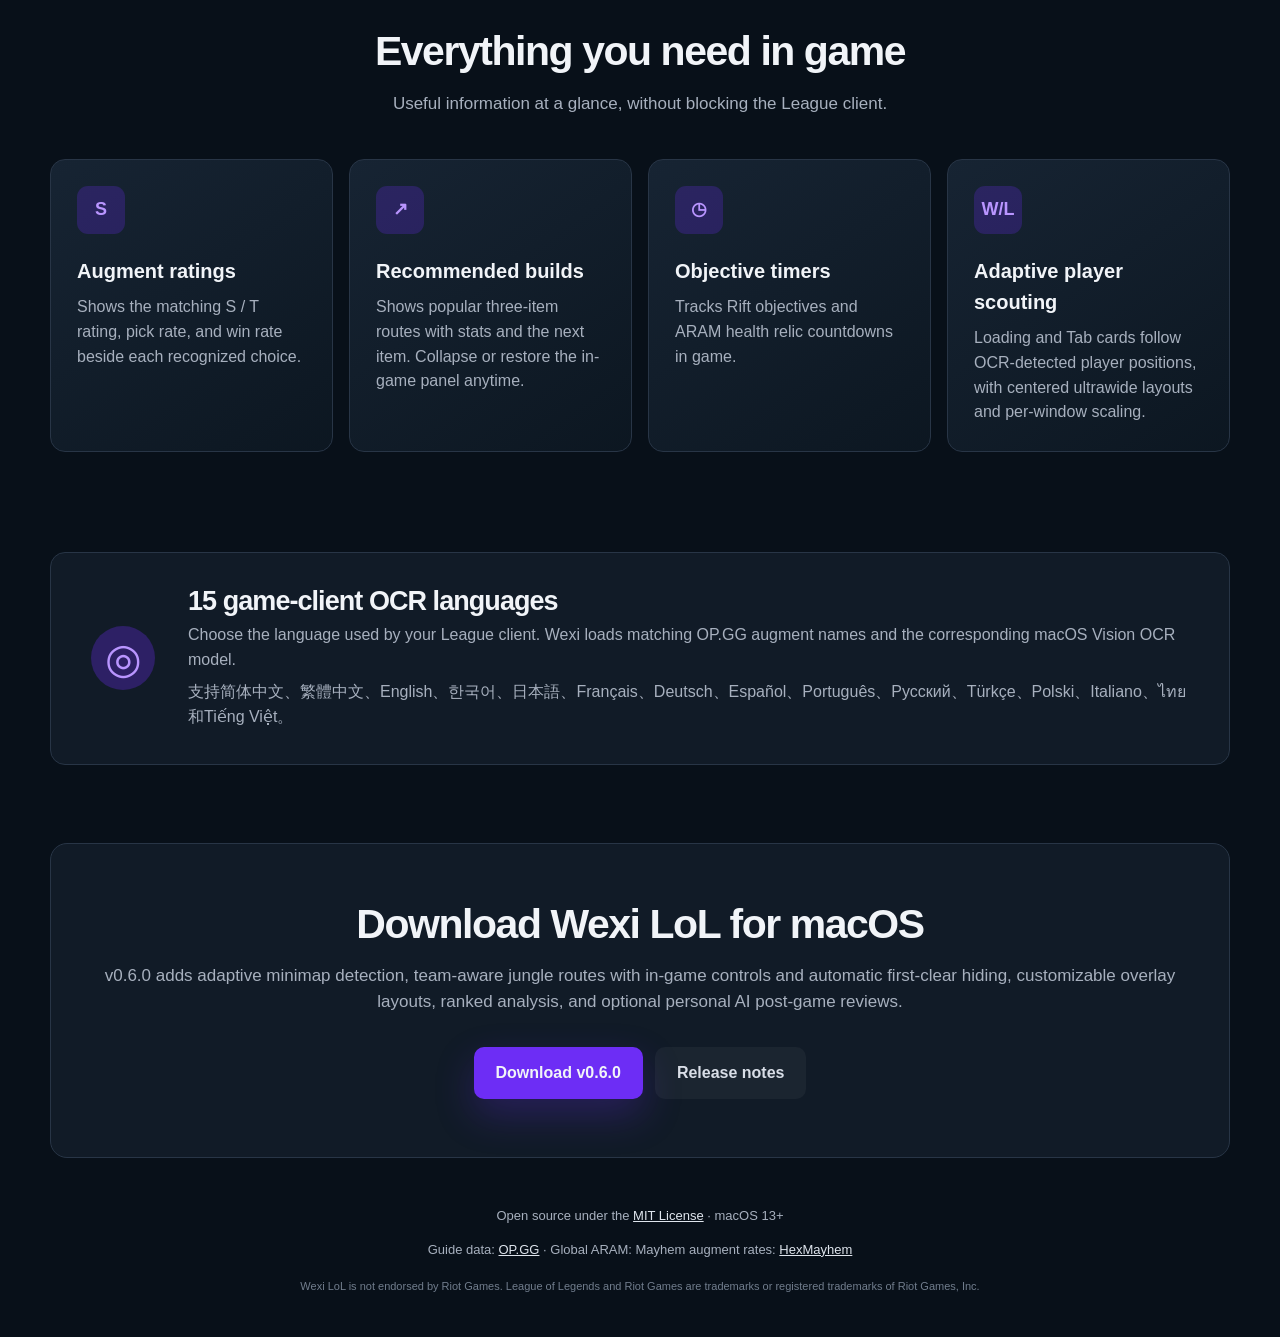
==== commit 080a5469: "release: publish Wexi LoL 0.6.0" ====
--- a/docs/index.html
+++ b/docs/index.html
@@ -14,7 +14,7 @@
   <meta property="og:title" content="Wexi LoL – League of Legends Overlay for macOS">
   <meta property="og:description" content="A free native macOS companion overlay with augment stats, collapsible builds, timers, and ranked player scouting.">
   <meta property="og:url" content="https://loeraw.github.io/Wexi-LoL/">
-  <meta property="og:image" content="https://loeraw.github.io/Wexi-LoL/images/wexi-modes-0.5.0.png">
+  <meta property="og:image" content="https://loeraw.github.io/Wexi-LoL/images/wexi-augment-overlay-0.6.0.png">
   <meta name="twitter:card" content="summary_large_image">
   <script type="application/ld+json">
   {
@@ -23,12 +23,12 @@
     "name": "Wexi LoL",
     "applicationCategory": "GameApplication",
     "operatingSystem": "macOS 13 or later",
-    "softwareVersion": "0.5.7",
+    "softwareVersion": "0.6.0",
     "description": "A free open-source League of Legends companion overlay for macOS with adaptive positioning, augment stats, recommended builds, objective timers, ranked player scouting, and multilingual OCR.",
-    "downloadUrl": "https://github.com/Loeraw/Wexi-LoL/releases/download/v0.5.7/Wexi.LoL-0.5.7.dmg",
+    "downloadUrl": "https://github.com/Loeraw/Wexi-LoL/releases/download/v0.6.0/Wexi.LoL-0.6.0.dmg",
     "codeRepository": "https://github.com/Loeraw/Wexi-LoL",
     "license": "https://github.com/Loeraw/Wexi-LoL/blob/main/LICENSE",
-    "image": "https://loeraw.github.io/Wexi-LoL/images/wexi-modes-0.5.0.png",
+    "image": "https://loeraw.github.io/Wexi-LoL/images/wexi-augment-overlay-0.6.0.png",
     "offers": { "@type": "Offer", "price": "0", "priceCurrency": "USD" }
   }
   </script>
@@ -49,7 +49,7 @@
         <p class="hero-cn" lang="zh-Hans">Wexi LoL 是为 macOS 打造的英雄联盟游戏内辅助工具。</p>
         <p>Native augment stats, recommended builds, objective timers, and ranked player scouting—built for League players on Mac.</p>
         <div class="actions">
-          <a class="button primary" href="https://github.com/Loeraw/Wexi-LoL/releases/download/v0.5.7/Wexi.LoL-0.5.7.dmg">
+          <a class="button primary" href="https://github.com/Loeraw/Wexi-LoL/releases/download/v0.6.0/Wexi.LoL-0.6.0.dmg">
             <svg viewBox="0 0 24 24" aria-hidden="true"><path d="M12 3v11m0 0 4-4m-4 4-4-4M5 17v3h14v-3"/></svg>
             Download for macOS
           </a>
@@ -62,6 +62,17 @@
       <figure class="product-shot">
         <img src="images/wexi-modes-0.5.0.png" alt="Wexi LoL showing ARAM, Arena and Ranked guides with recommended item builds and win rates" width="1572" height="1536">
       </figure>
+    </section>
+
+    <section class="showcase" aria-labelledby="showcase-title">
+      <div class="section-heading">
+        <h2 id="showcase-title">Live in-game overlays</h2>
+        <p>Adaptive overlays stay aligned across teams, minimap sizes, resolutions, and HUD scales.</p>
+      </div>
+      <div class="showcase-grid">
+        <figure><img src="images/wexi-rift-overlay-0.6.0.png" alt="Rift build, objective timer, and adaptive jungle route overlays" width="1800" height="1012"><figcaption>Rift builds, objective timers, and jungle routes</figcaption></figure>
+        <figure><img src="images/wexi-augment-overlay-0.6.0.png" alt="Augment ratings with pick and win rates" width="1800" height="1012"><figcaption>Augment ratings, pick rate, and win rate</figcaption></figure>
+      </div>
     </section>
 
     <section class="features" aria-labelledby="features-title">
@@ -88,9 +99,9 @@
 
     <section class="download" aria-labelledby="download-title">
       <h2 id="download-title">Download Wexi LoL for macOS</h2>
-      <p>v0.5.7 fixes ARAM health-relic first-spawn timers: outer relics appear at 1:45 and inner relics at 2:30.</p>
+      <p>v0.6.0 adds adaptive minimap detection, team-aware jungle routes with in-game controls and automatic first-clear hiding, customizable overlay layouts, ranked analysis, and optional personal AI post-game reviews.</p>
       <div class="actions centered">
-        <a class="button primary" href="https://github.com/Loeraw/Wexi-LoL/releases/download/v0.5.7/Wexi.LoL-0.5.7.dmg">Download v0.5.7</a>
+        <a class="button primary" href="https://github.com/Loeraw/Wexi-LoL/releases/download/v0.6.0/Wexi.LoL-0.6.0.dmg">Download v0.6.0</a>
         <a class="button secondary" href="https://github.com/Loeraw/Wexi-LoL/releases/latest">Release notes</a>
       </div>
     </section>
--- a/docs/styles.css
+++ b/docs/styles.css
@@ -55,6 +55,11 @@
 .product-shot { margin: 0; overflow: hidden; border: 1px solid #344255; border-radius: 17px; background: #0c141e; box-shadow: 0 38px 90px rgba(0,0,0,.42); }
 .product-shot img { width: 100%; height: auto; display: block; }
 .features { padding: 90px 0; border-top: 1px solid rgba(255,255,255,.07); }
+.showcase { padding: 90px 0; border-top: 1px solid rgba(255,255,255,.07); }
+.showcase-grid { display: grid; grid-template-columns: 1fr 1fr; gap: 18px; }
+.showcase figure { margin: 0; overflow: hidden; border: 1px solid var(--line); border-radius: 15px; background: var(--surface); }
+.showcase img { width: 100%; height: auto; display: block; }
+.showcase figcaption { padding: 14px 18px; color: var(--muted); font-size: 14px; }
 .section-heading { text-align: center; margin-bottom: 42px; }
 h2 { margin: 0; font-size: clamp(31px, 3.2vw, 46px); letter-spacing: -.035em; line-height: 1.08; }
 .section-heading p, .download > p { color: var(--muted); font-size: 17px; }
@@ -79,6 +84,7 @@
   .hero h1, .hero p { margin-left: auto; margin-right: auto; }
   .actions, .proof { justify-content: center; }
   .feature-grid { grid-template-columns: repeat(2, 1fr); }
+  .showcase-grid { grid-template-columns: 1fr; }
 }
 @media (max-width: 620px) {
   .site-header, main, footer { width: min(100% - 28px, var(--max)); }
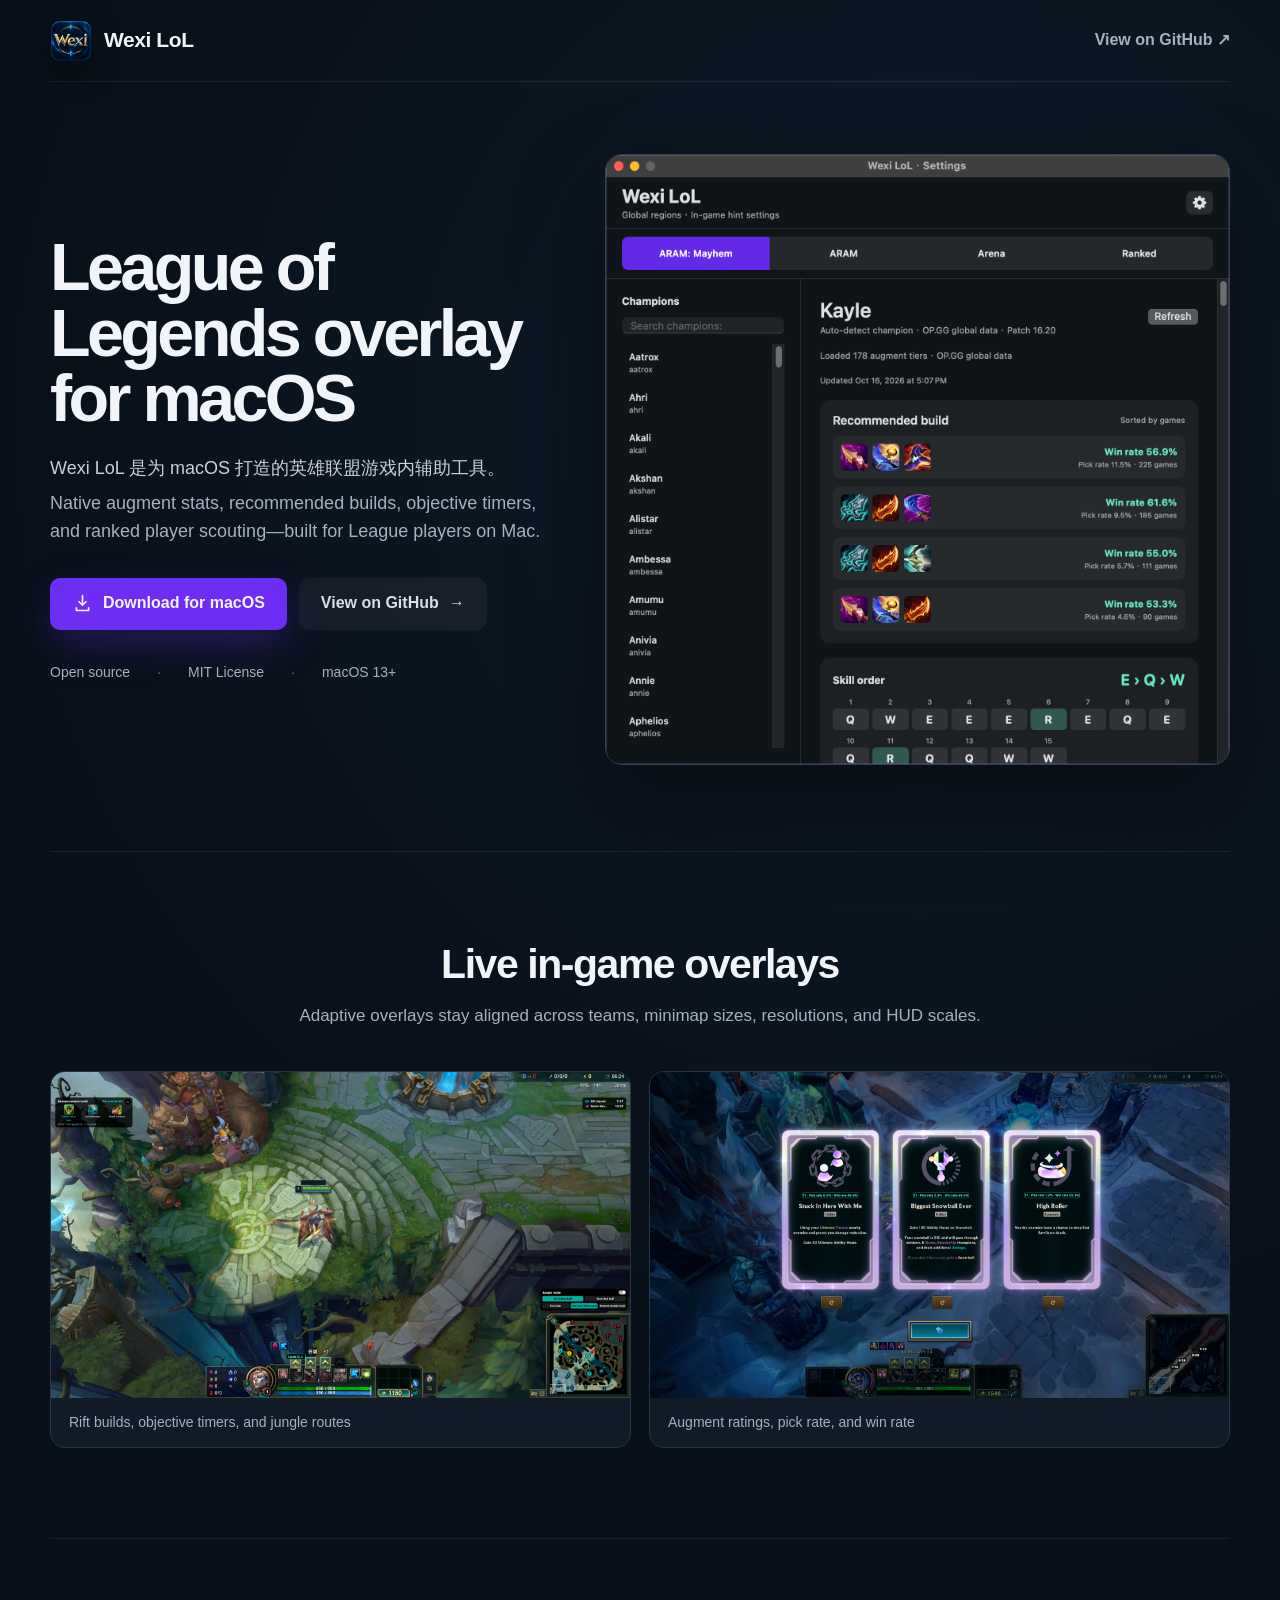
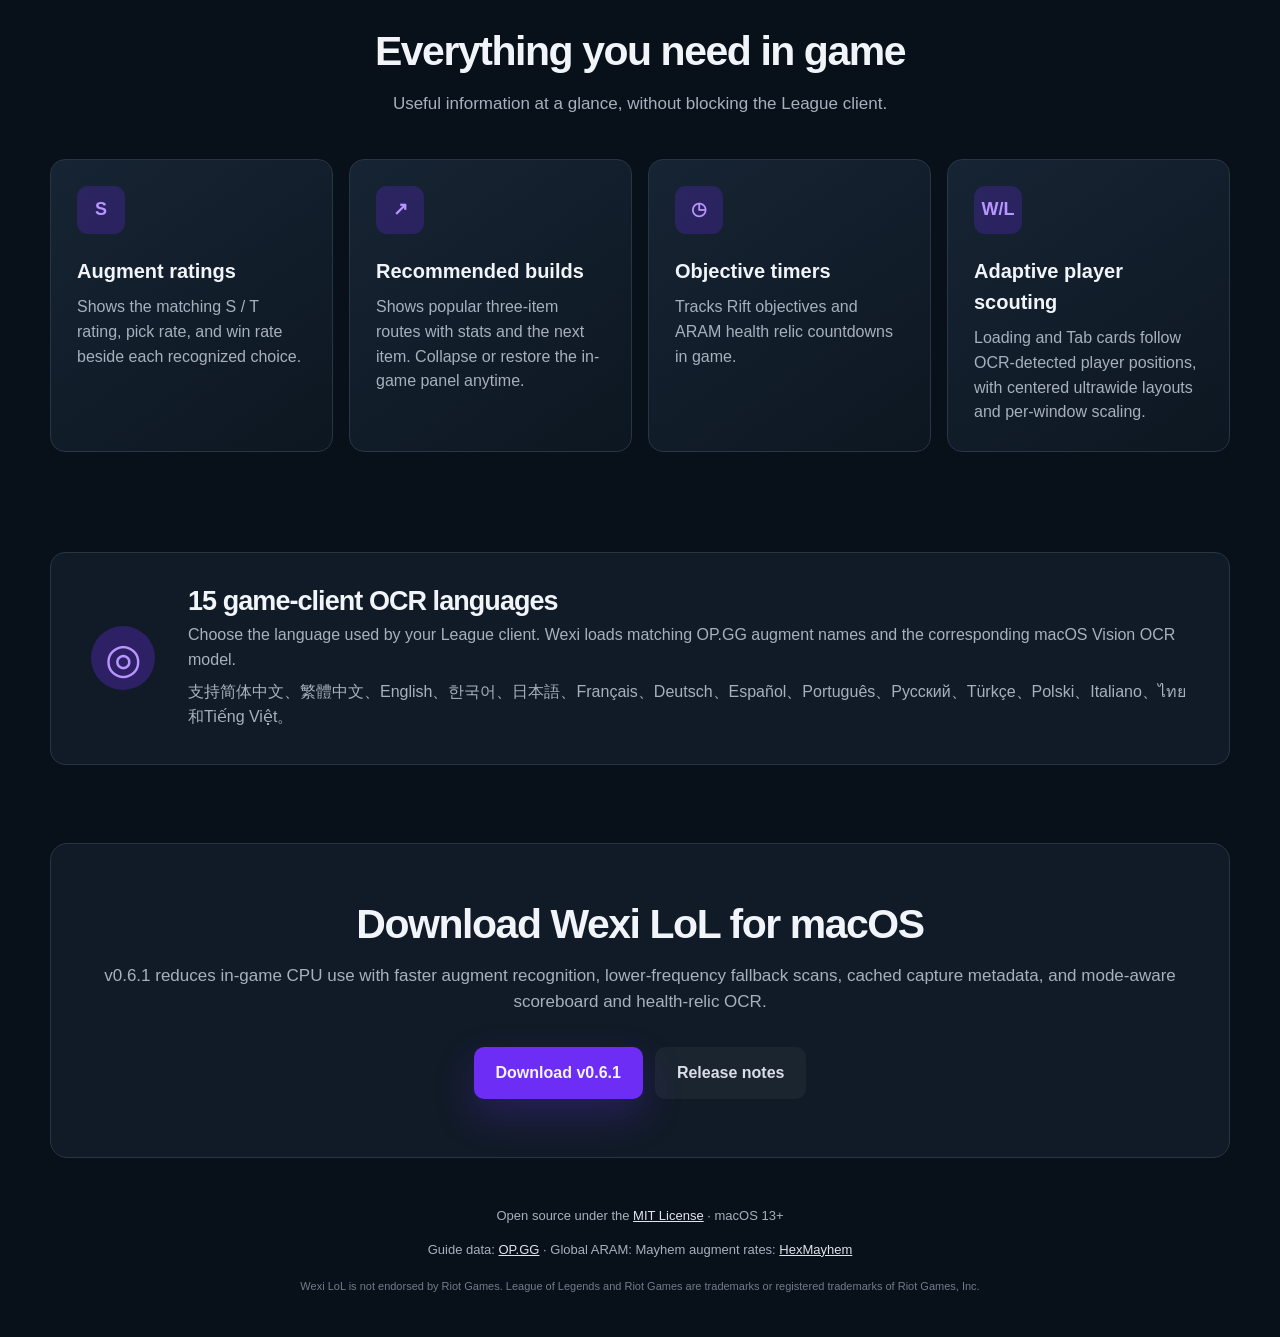
==== commit 70831d83: "release: optimize recognition for 0.6.1" ====
--- a/docs/index.html
+++ b/docs/index.html
@@ -23,9 +23,9 @@
     "name": "Wexi LoL",
     "applicationCategory": "GameApplication",
     "operatingSystem": "macOS 13 or later",
-    "softwareVersion": "0.6.0",
+    "softwareVersion": "0.6.1",
     "description": "A free open-source League of Legends companion overlay for macOS with adaptive positioning, augment stats, recommended builds, objective timers, ranked player scouting, and multilingual OCR.",
-    "downloadUrl": "https://github.com/Loeraw/Wexi-LoL/releases/download/v0.6.0/Wexi.LoL-0.6.0.dmg",
+    "downloadUrl": "https://github.com/Loeraw/Wexi-LoL/releases/download/v0.6.1/Wexi.LoL-0.6.1.dmg",
     "codeRepository": "https://github.com/Loeraw/Wexi-LoL",
     "license": "https://github.com/Loeraw/Wexi-LoL/blob/main/LICENSE",
     "image": "https://loeraw.github.io/Wexi-LoL/images/wexi-augment-overlay-0.6.0.png",
@@ -49,7 +49,7 @@
         <p class="hero-cn" lang="zh-Hans">Wexi LoL 是为 macOS 打造的英雄联盟游戏内辅助工具。</p>
         <p>Native augment stats, recommended builds, objective timers, and ranked player scouting—built for League players on Mac.</p>
         <div class="actions">
-          <a class="button primary" href="https://github.com/Loeraw/Wexi-LoL/releases/download/v0.6.0/Wexi.LoL-0.6.0.dmg">
+          <a class="button primary" href="https://github.com/Loeraw/Wexi-LoL/releases/download/v0.6.1/Wexi.LoL-0.6.1.dmg">
             <svg viewBox="0 0 24 24" aria-hidden="true"><path d="M12 3v11m0 0 4-4m-4 4-4-4M5 17v3h14v-3"/></svg>
             Download for macOS
           </a>
@@ -99,9 +99,9 @@
 
     <section class="download" aria-labelledby="download-title">
       <h2 id="download-title">Download Wexi LoL for macOS</h2>
-      <p>v0.6.0 adds adaptive minimap detection, team-aware jungle routes with in-game controls and automatic first-clear hiding, customizable overlay layouts, ranked analysis, and optional personal AI post-game reviews.</p>
+      <p>v0.6.1 reduces in-game CPU use with faster augment recognition, lower-frequency fallback scans, cached capture metadata, and mode-aware scoreboard and health-relic OCR.</p>
       <div class="actions centered">
-        <a class="button primary" href="https://github.com/Loeraw/Wexi-LoL/releases/download/v0.6.0/Wexi.LoL-0.6.0.dmg">Download v0.6.0</a>
+        <a class="button primary" href="https://github.com/Loeraw/Wexi-LoL/releases/download/v0.6.1/Wexi.LoL-0.6.1.dmg">Download v0.6.1</a>
         <a class="button secondary" href="https://github.com/Loeraw/Wexi-LoL/releases/latest">Release notes</a>
       </div>
     </section>
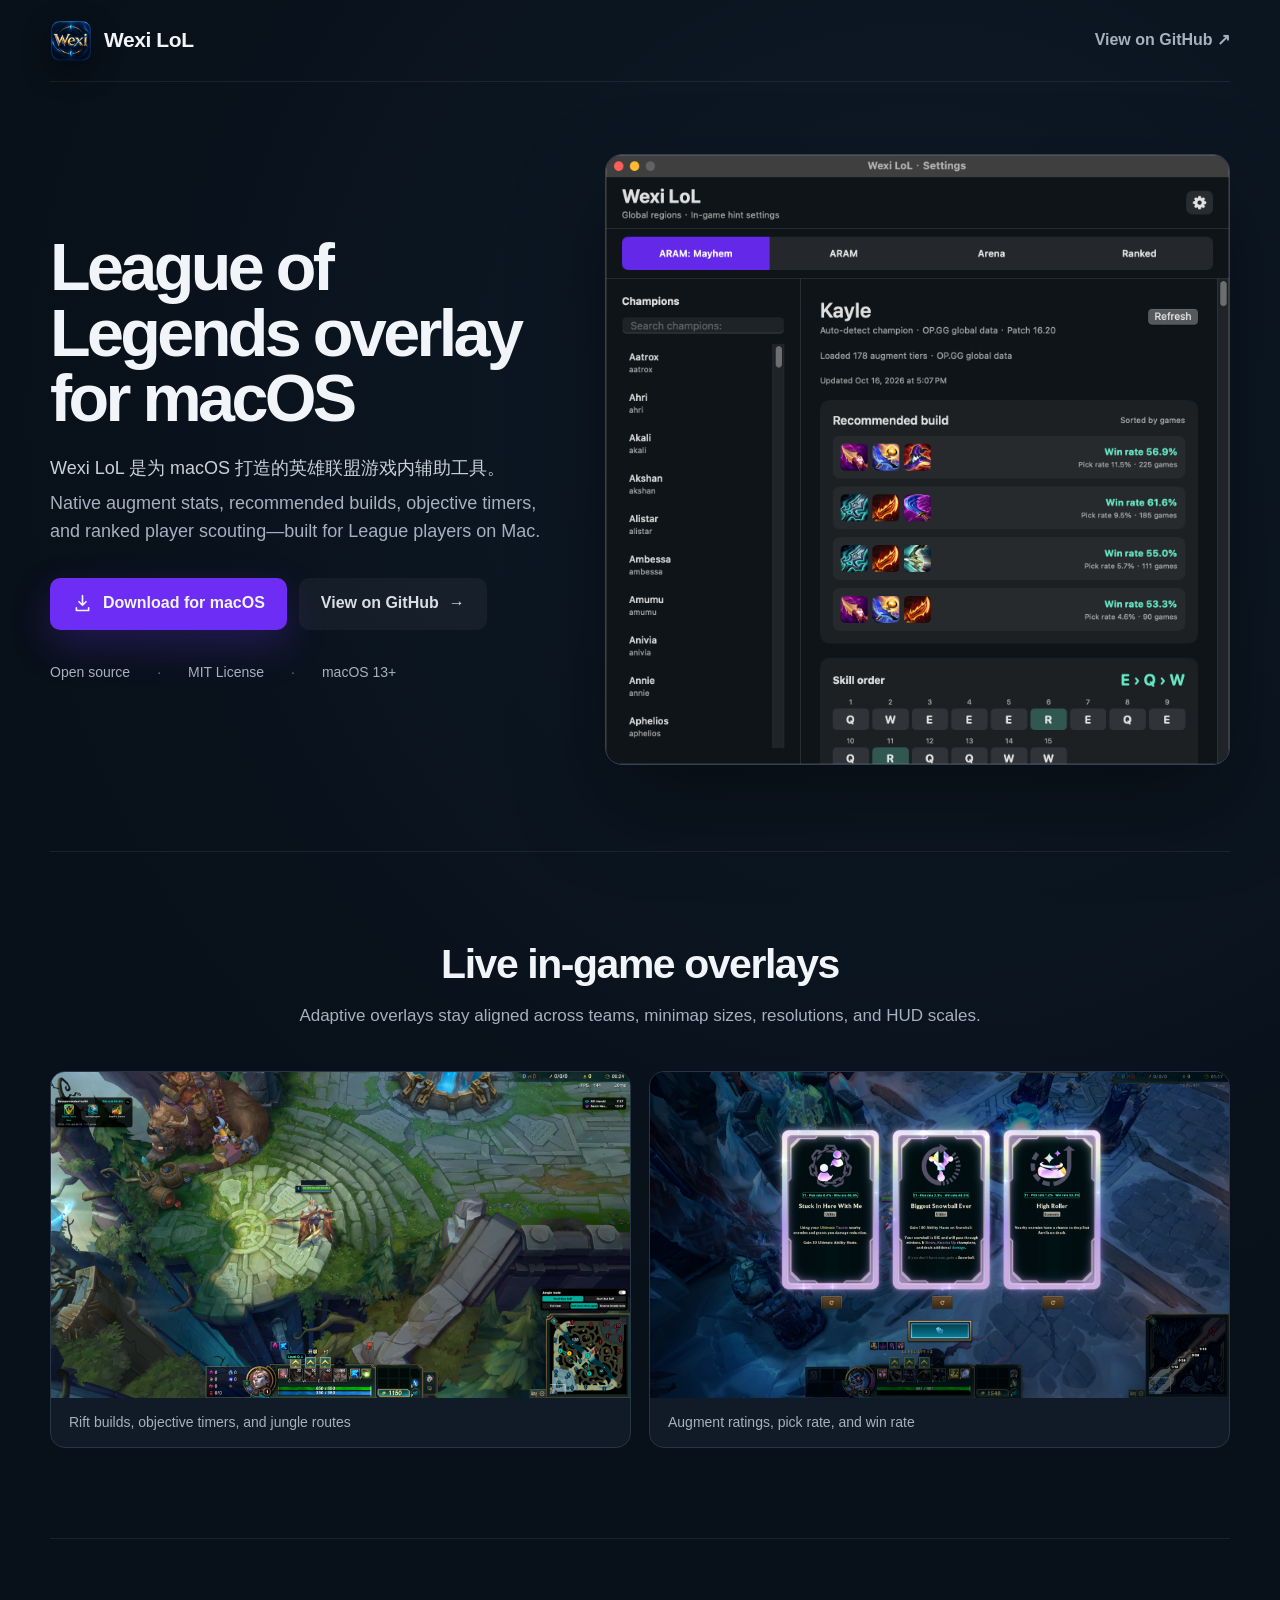
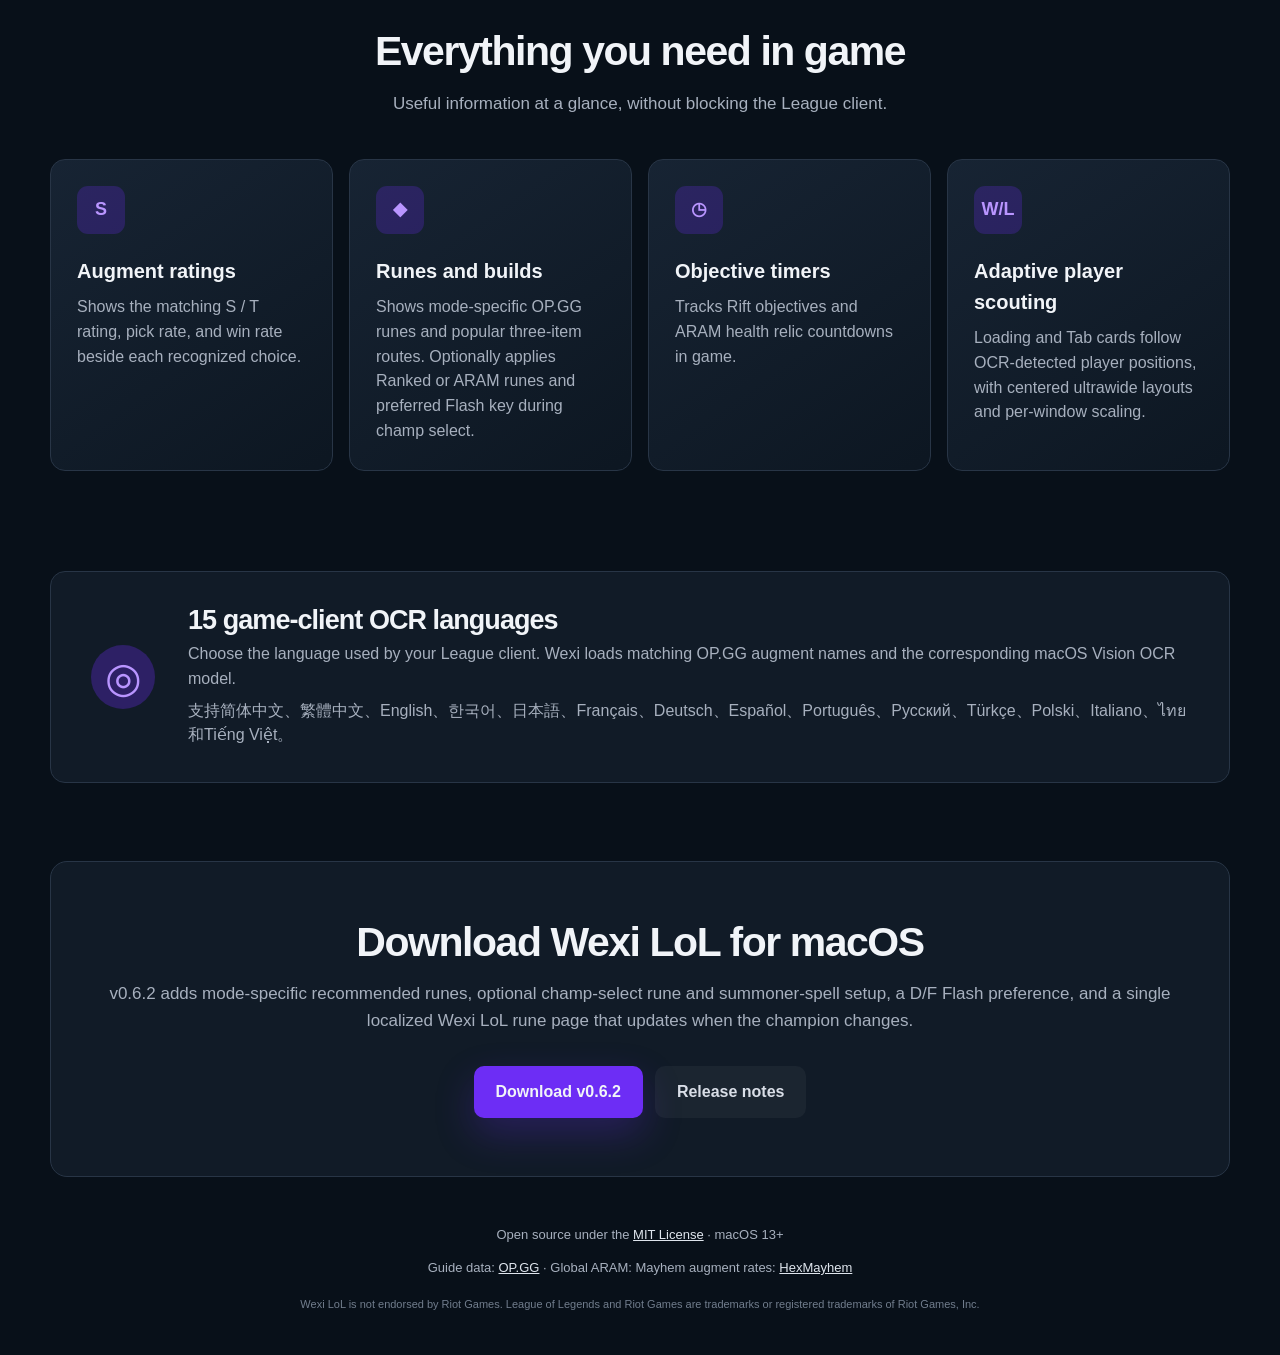
==== commit de260fb7: "release: publish Wexi LoL 0.6.2" ====
--- a/docs/index.html
+++ b/docs/index.html
@@ -4,7 +4,7 @@
   <meta charset="utf-8">
   <meta name="viewport" content="width=device-width, initial-scale=1">
   <title>Wexi LoL – League of Legends Overlay for macOS</title>
-  <meta name="description" content="Wexi LoL is a free, open-source League of Legends overlay for macOS with adaptive positioning, augment stats, recommended builds, objective timers, ranked player scouting, and multilingual OCR.">
+  <meta name="description" content="Wexi LoL is a free, open-source League of Legends overlay for macOS with recommended runes, adaptive positioning, augment stats, builds, objective timers, player scouting, and multilingual OCR.">
   <meta name="keywords" content="League of Legends overlay Mac, LoL overlay macOS, ARAM augment tier list, Arena augment ratings, OP.GG builds, macOS League companion, Wexi LoL">
   <meta name="theme-color" content="#0a111a">
   <link rel="canonical" href="https://loeraw.github.io/Wexi-LoL/">
@@ -23,9 +23,9 @@
     "name": "Wexi LoL",
     "applicationCategory": "GameApplication",
     "operatingSystem": "macOS 13 or later",
-    "softwareVersion": "0.6.1",
-    "description": "A free open-source League of Legends companion overlay for macOS with adaptive positioning, augment stats, recommended builds, objective timers, ranked player scouting, and multilingual OCR.",
-    "downloadUrl": "https://github.com/Loeraw/Wexi-LoL/releases/download/v0.6.1/Wexi.LoL-0.6.1.dmg",
+    "softwareVersion": "0.6.2",
+    "description": "A free open-source League of Legends companion overlay for macOS with mode-specific recommended runes, adaptive positioning, augment stats, builds, objective timers, player scouting, and multilingual OCR.",
+    "downloadUrl": "https://github.com/Loeraw/Wexi-LoL/releases/download/v0.6.2/Wexi.LoL-0.6.2.dmg",
     "codeRepository": "https://github.com/Loeraw/Wexi-LoL",
     "license": "https://github.com/Loeraw/Wexi-LoL/blob/main/LICENSE",
     "image": "https://loeraw.github.io/Wexi-LoL/images/wexi-augment-overlay-0.6.0.png",
@@ -49,7 +49,7 @@
         <p class="hero-cn" lang="zh-Hans">Wexi LoL 是为 macOS 打造的英雄联盟游戏内辅助工具。</p>
         <p>Native augment stats, recommended builds, objective timers, and ranked player scouting—built for League players on Mac.</p>
         <div class="actions">
-          <a class="button primary" href="https://github.com/Loeraw/Wexi-LoL/releases/download/v0.6.1/Wexi.LoL-0.6.1.dmg">
+          <a class="button primary" href="https://github.com/Loeraw/Wexi-LoL/releases/download/v0.6.2/Wexi.LoL-0.6.2.dmg">
             <svg viewBox="0 0 24 24" aria-hidden="true"><path d="M12 3v11m0 0 4-4m-4 4-4-4M5 17v3h14v-3"/></svg>
             Download for macOS
           </a>
@@ -82,7 +82,7 @@
       </div>
       <div class="feature-grid">
         <article><span class="feature-icon">S</span><h3>Augment ratings</h3><p>Shows the matching S / T rating, pick rate, and win rate beside each recognized choice.</p></article>
-        <article><span class="feature-icon">↗</span><h3>Recommended builds</h3><p>Shows popular three-item routes with stats and the next item. Collapse or restore the in-game panel anytime.</p></article>
+        <article><span class="feature-icon">◆</span><h3>Runes and builds</h3><p>Shows mode-specific OP.GG runes and popular three-item routes. Optionally applies Ranked or ARAM runes and preferred Flash key during champ select.</p></article>
         <article><span class="feature-icon">◷</span><h3>Objective timers</h3><p>Tracks Rift objectives and ARAM health relic countdowns in game.</p></article>
         <article><span class="feature-icon">W/L</span><h3>Adaptive player scouting</h3><p>Loading and Tab cards follow OCR-detected player positions, with centered ultrawide layouts and per-window scaling.</p></article>
       </div>
@@ -99,9 +99,9 @@
 
     <section class="download" aria-labelledby="download-title">
       <h2 id="download-title">Download Wexi LoL for macOS</h2>
-      <p>v0.6.1 reduces in-game CPU use with faster augment recognition, lower-frequency fallback scans, cached capture metadata, and mode-aware scoreboard and health-relic OCR.</p>
+      <p>v0.6.2 adds mode-specific recommended runes, optional champ-select rune and summoner-spell setup, a D/F Flash preference, and a single localized Wexi LoL rune page that updates when the champion changes.</p>
       <div class="actions centered">
-        <a class="button primary" href="https://github.com/Loeraw/Wexi-LoL/releases/download/v0.6.1/Wexi.LoL-0.6.1.dmg">Download v0.6.1</a>
+        <a class="button primary" href="https://github.com/Loeraw/Wexi-LoL/releases/download/v0.6.2/Wexi.LoL-0.6.2.dmg">Download v0.6.2</a>
         <a class="button secondary" href="https://github.com/Loeraw/Wexi-LoL/releases/latest">Release notes</a>
       </div>
     </section>
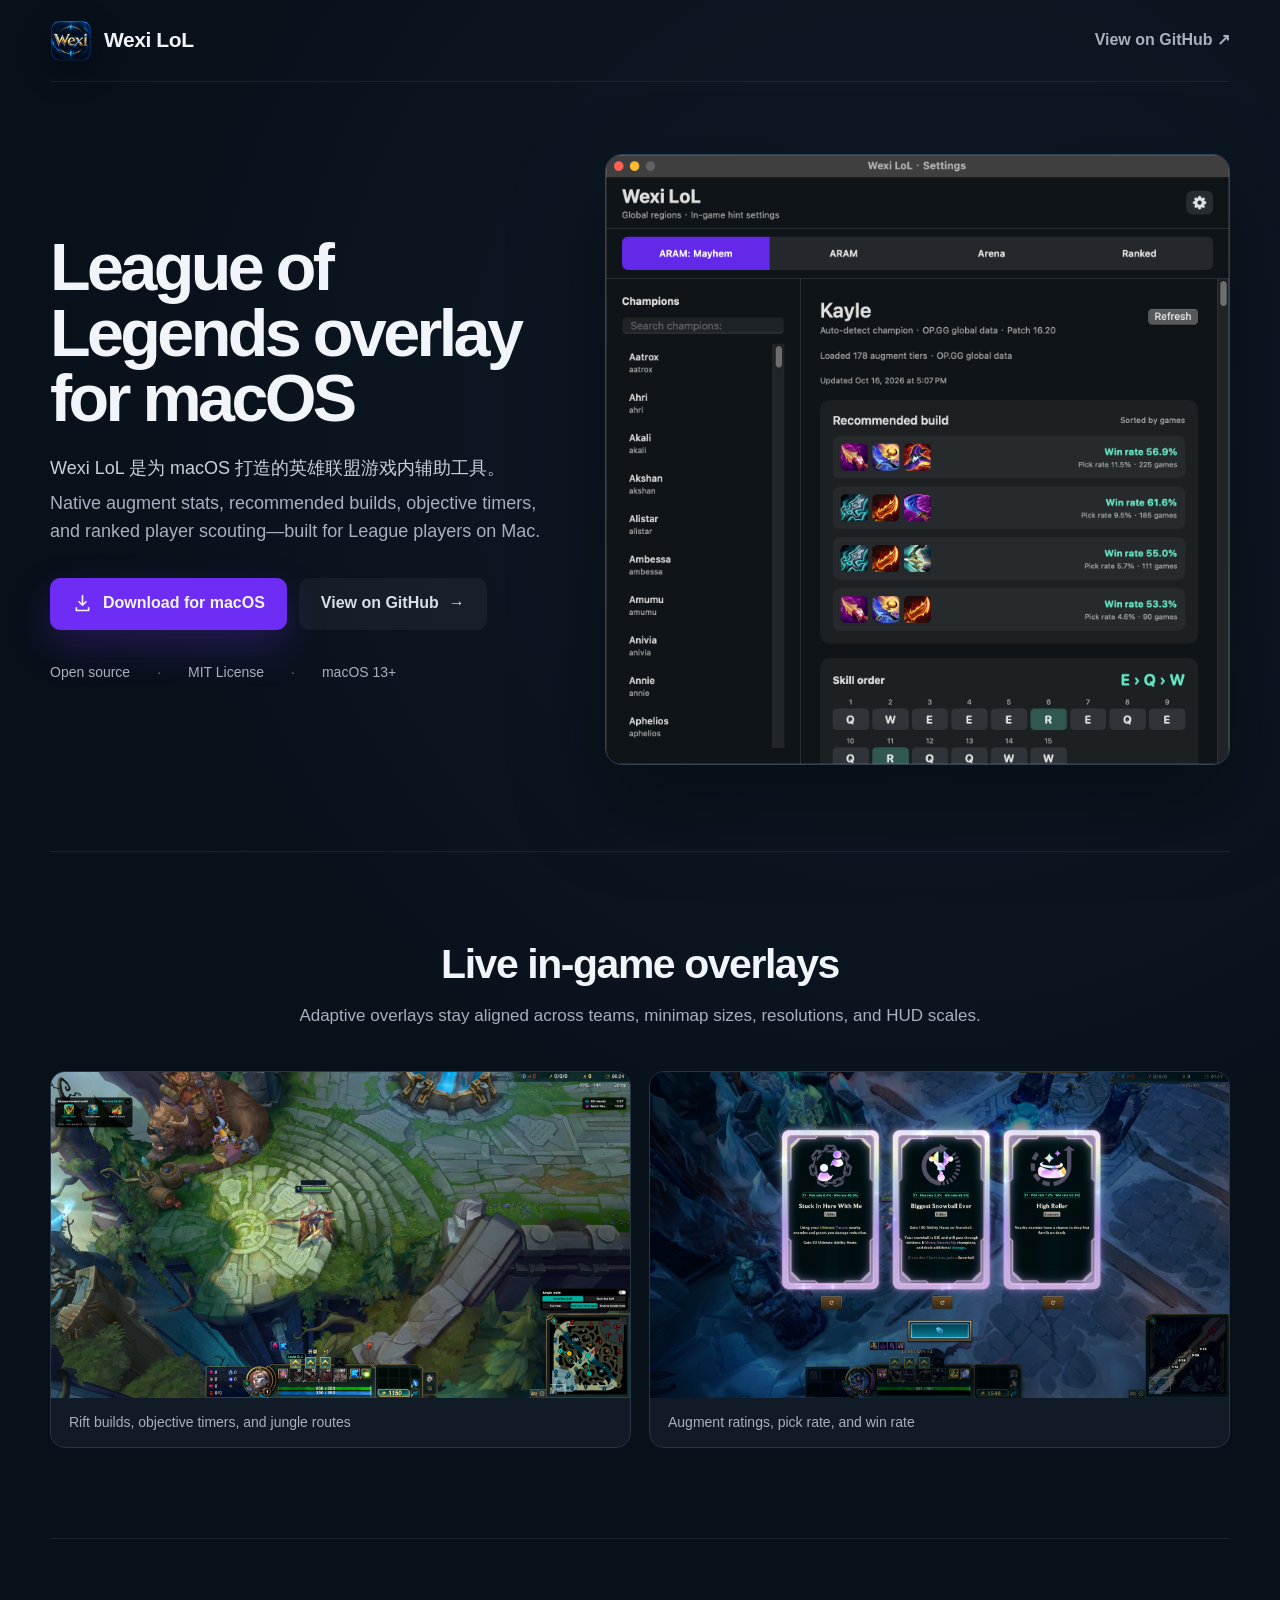
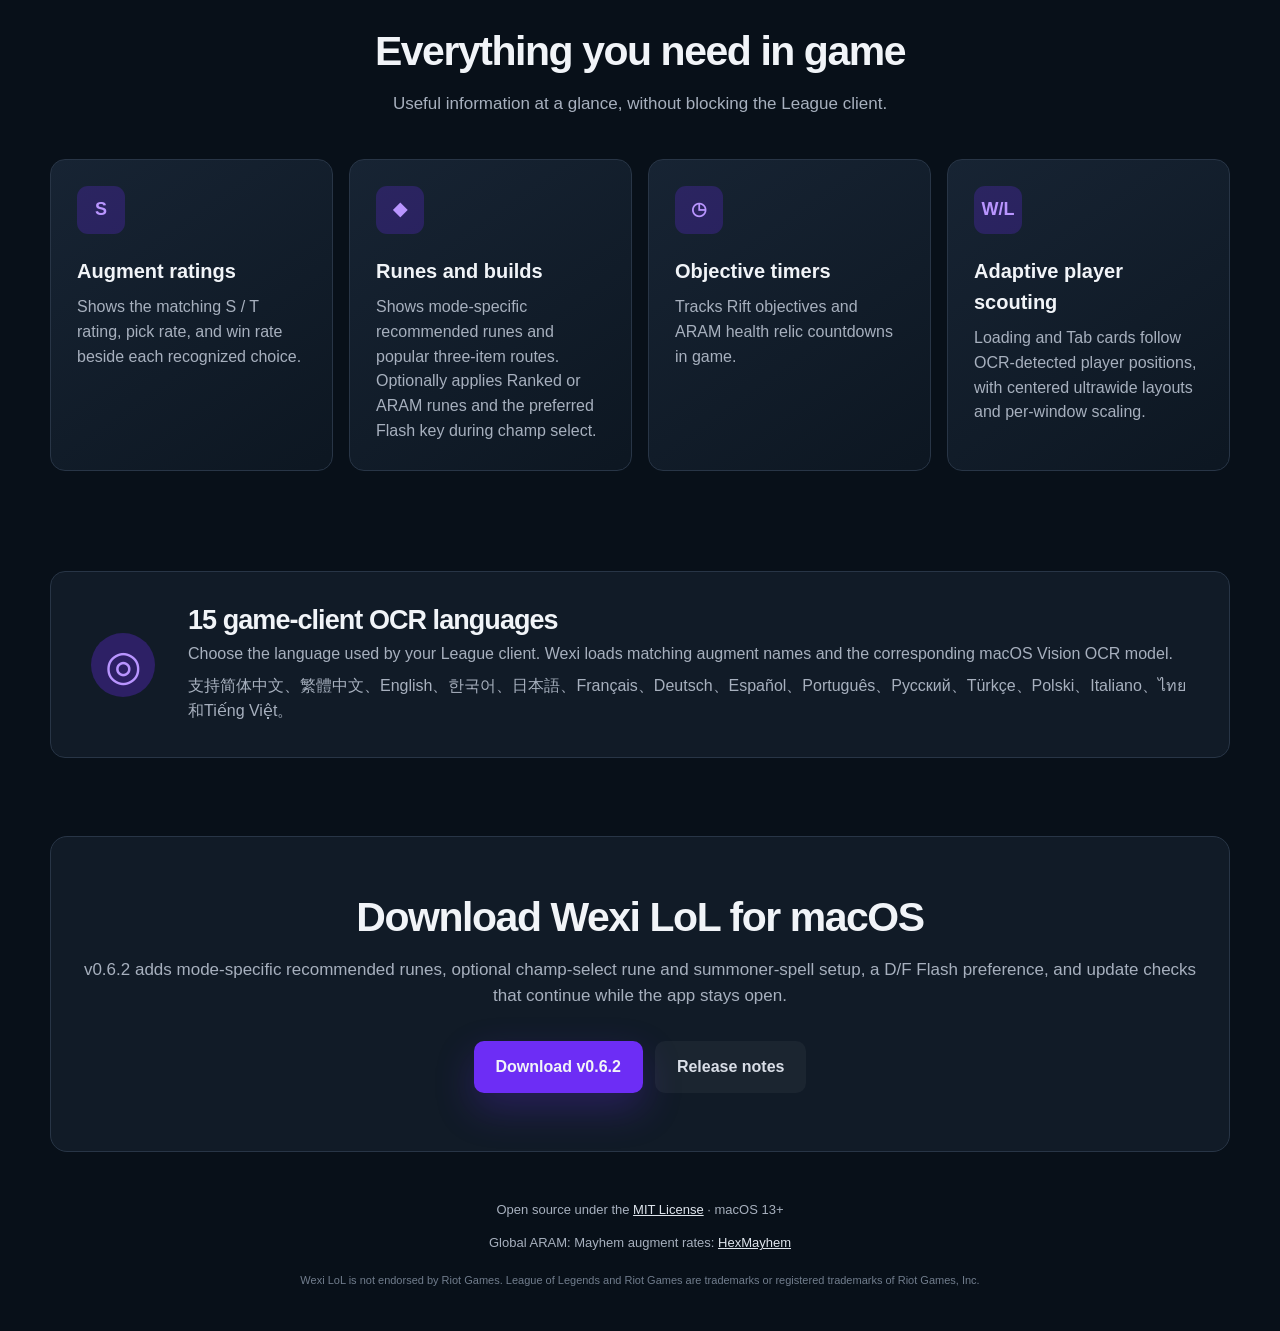
==== commit efae5f46: "fix: refresh update notices while running" ====
--- a/docs/index.html
+++ b/docs/index.html
@@ -5,7 +5,7 @@
   <meta name="viewport" content="width=device-width, initial-scale=1">
   <title>Wexi LoL – League of Legends Overlay for macOS</title>
   <meta name="description" content="Wexi LoL is a free, open-source League of Legends overlay for macOS with recommended runes, adaptive positioning, augment stats, builds, objective timers, player scouting, and multilingual OCR.">
-  <meta name="keywords" content="League of Legends overlay Mac, LoL overlay macOS, ARAM augment tier list, Arena augment ratings, OP.GG builds, macOS League companion, Wexi LoL">
+  <meta name="keywords" content="League of Legends overlay Mac, LoL overlay macOS, ARAM augment tier list, Arena augment ratings, recommended builds, macOS League companion, Wexi LoL">
   <meta name="theme-color" content="#0a111a">
   <link rel="canonical" href="https://loeraw.github.io/Wexi-LoL/">
   <link rel="icon" href="images/wexi-icon.png">
@@ -82,7 +82,7 @@
       </div>
       <div class="feature-grid">
         <article><span class="feature-icon">S</span><h3>Augment ratings</h3><p>Shows the matching S / T rating, pick rate, and win rate beside each recognized choice.</p></article>
-        <article><span class="feature-icon">◆</span><h3>Runes and builds</h3><p>Shows mode-specific OP.GG runes and popular three-item routes. Optionally applies Ranked or ARAM runes and preferred Flash key during champ select.</p></article>
+        <article><span class="feature-icon">◆</span><h3>Runes and builds</h3><p>Shows mode-specific recommended runes and popular three-item routes. Optionally applies Ranked or ARAM runes and the preferred Flash key during champ select.</p></article>
         <article><span class="feature-icon">◷</span><h3>Objective timers</h3><p>Tracks Rift objectives and ARAM health relic countdowns in game.</p></article>
         <article><span class="feature-icon">W/L</span><h3>Adaptive player scouting</h3><p>Loading and Tab cards follow OCR-detected player positions, with centered ultrawide layouts and per-window scaling.</p></article>
       </div>
@@ -92,14 +92,14 @@
       <div class="globe" aria-hidden="true">◎</div>
       <div>
         <h2 id="languages-title">15 game-client OCR languages</h2>
-        <p>Choose the language used by your League client. Wexi loads matching OP.GG augment names and the corresponding macOS Vision OCR model.</p>
+        <p>Choose the language used by your League client. Wexi loads matching augment names and the corresponding macOS Vision OCR model.</p>
         <p lang="zh-Hans">支持简体中文、繁體中文、English、한국어、日本語、Français、Deutsch、Español、Português、Русский、Türkçe、Polski、Italiano、ไทย和Tiếng Việt。</p>
       </div>
     </section>
 
     <section class="download" aria-labelledby="download-title">
       <h2 id="download-title">Download Wexi LoL for macOS</h2>
-      <p>v0.6.2 adds mode-specific recommended runes, optional champ-select rune and summoner-spell setup, a D/F Flash preference, and a single localized Wexi LoL rune page that updates when the champion changes.</p>
+      <p>v0.6.2 adds mode-specific recommended runes, optional champ-select rune and summoner-spell setup, a D/F Flash preference, and update checks that continue while the app stays open.</p>
       <div class="actions centered">
         <a class="button primary" href="https://github.com/Loeraw/Wexi-LoL/releases/download/v0.6.2/Wexi.LoL-0.6.2.dmg">Download v0.6.2</a>
         <a class="button secondary" href="https://github.com/Loeraw/Wexi-LoL/releases/latest">Release notes</a>
@@ -109,7 +109,7 @@
 
   <footer>
     <p>Open source under the <a href="https://github.com/Loeraw/Wexi-LoL/blob/main/LICENSE">MIT License</a> · macOS 13+</p>
-    <p class="data-credit">Guide data: <a href="https://op.gg/">OP.GG</a> · Global ARAM: Mayhem augment rates: <a href="https://hexmayhem.com/augments">HexMayhem</a></p>
+    <p class="data-credit">Global ARAM: Mayhem augment rates: <a href="https://hexmayhem.com/augments">HexMayhem</a></p>
     <p class="disclaimer">Wexi LoL is not endorsed by Riot Games. League of Legends and Riot Games are trademarks or registered trademarks of Riot Games, Inc.</p>
   </footer>
 </body>
